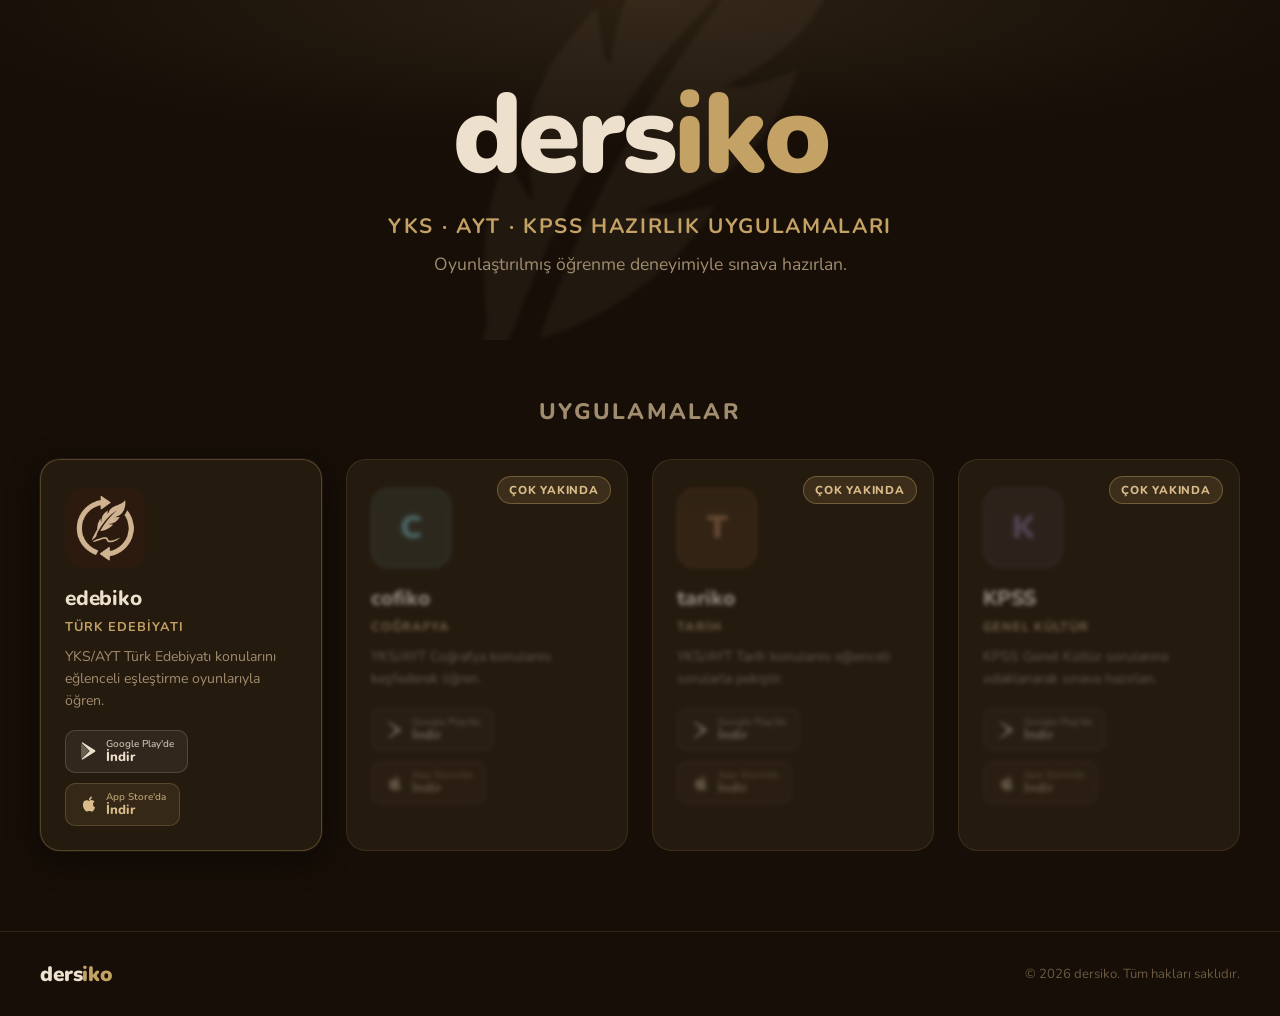
==== index.html @ be9e24a9 "First Release" ====
<!DOCTYPE html>
<html lang="tr">
<head>
  <meta charset="UTF-8" />
  <meta name="viewport" content="width=device-width, initial-scale=1.0" />
  <title>dersiko – YKS, AYT ve KPSS Hazırlık Uygulamaları</title>
  <meta name="description" content="dersiko – Türkçe, Coğrafya, Tarih ve KPSS sınavlarına gamification ile hazırlanın. Edebiko, Cofiko, Tariko ve daha fazlası." />

  <!-- Open Graph -->
  <meta property="og:title" content="dersiko" />
  <meta property="og:description" content="YKS, AYT ve KPSS hazırlık uygulamaları" />
  <meta property="og:image" content="assets/edebiko-icon.png" />
  <meta property="og:type" content="website" />

  <!-- Favicon -->
  <link rel="icon" type="image/png" href="assets/edebiko-icon.png" />

  <!-- Fonts -->
  <link rel="preconnect" href="https://fonts.googleapis.com" />
  <link rel="preconnect" href="https://fonts.gstatic.com" crossorigin />
  <link href="https://fonts.googleapis.com/css2?family=Nunito:wght@400;600;700;800;900&display=swap" rel="stylesheet" />

  <link rel="stylesheet" href="css/style.css" />
</head>
<body>

  <!-- ── HERO ─────────────────────────────────────────────────── -->
  <header class="hero">
    <div class="hero-bg-feather" aria-hidden="true">
      <img src="assets/feather-logo.png" alt="" />
    </div>
    <div class="hero-inner container">
      <div class="brand">
        <span class="brand-prefix">ders</span><span class="brand-suffix">iko</span>
      </div>
      <p class="hero-tagline">YKS · AYT · KPSS hazırlık uygulamaları</p>
      <p class="hero-sub">Oyunlaştırılmış öğrenme deneyimiyle sınava hazırlan.</p>
    </div>
  </header>

  <!-- ── APP CARDS ─────────────────────────────────────────────── -->
  <main class="container apps-section">
    <h2 class="section-title">Uygulamalar</h2>

    <div class="apps-grid">

      <!-- ── edebiko (LIVE) ── -->
      <div class="app-card app-card--live">
        <div class="card-icon-wrap">
          <img src="assets/edebiko-icon.png" alt="edebiko uygulama ikonu" class="card-icon" />
        </div>
        <div class="card-body">
          <h3 class="card-name">edebiko</h3>
          <p class="card-subject">Türk Edebiyatı</p>
          <p class="card-desc">YKS/AYT Türk Edebiyatı konularını eğlenceli eşleştirme oyunlarıyla öğren.</p>
          <div class="store-badges">
            <a href="#" class="badge badge--play" aria-label="Google Play'den İndir">
              <svg class="badge-icon" viewBox="0 0 24 24" fill="currentColor" aria-hidden="true">
                <path d="M3.18 23.76a2 2 0 0 1-.93-.93L13.06 12 2.25 1.17A2 2 0 0 1 3.18.24L20.09 11a1.5 1.5 0 0 1 0 2.02L3.18 23.76Z"/>
                <path d="M1.5 1.5v21L12 12 1.5 1.5Z" opacity=".3"/>
              </svg>
              <span>
                <small>Google Play'de</small>
                <strong>İndir</strong>
              </span>
            </a>
            <a href="#" class="badge badge--apple" aria-label="App Store'dan İndir">
              <svg class="badge-icon" viewBox="0 0 24 24" fill="currentColor" aria-hidden="true">
                <path d="M18.71 19.5c-.83 1.24-1.71 2.45-3.05 2.47-1.34.03-1.77-.79-3.29-.79-1.53 0-2 .77-3.27.82-1.31.05-2.3-1.32-3.14-2.53C4.25 17 2.94 12.45 4.7 9.39c.87-1.52 2.43-2.48 4.12-2.51 1.28-.02 2.5.87 3.29.87.78 0 2.26-1.07 3.8-.91.65.03 2.47.26 3.64 1.98-.09.06-2.17 1.28-2.15 3.81.03 3.02 2.65 4.03 2.68 4.04-.03.07-.42 1.44-1.38 2.83M13 3.5c.73-.83 1.94-1.46 2.94-1.5.13 1.17-.34 2.35-1.04 3.19-.69.85-1.83 1.51-2.95 1.42-.15-1.15.41-2.35 1.05-3.11Z"/>
              </svg>
              <span>
                <small>App Store'da</small>
                <strong>İndir</strong>
              </span>
            </a>
          </div>
        </div>
      </div>

      <!-- ── cofiko (COMING SOON) ── -->
      <div class="app-card app-card--soon">
        <div class="coming-soon-badge">Çok Yakında</div>
        <div class="card-content-blur">
          <div class="card-icon-wrap card-icon-wrap--placeholder" style="--accent: #3DA9B5;">
            <span class="card-icon-initial">C</span>
          </div>
          <div class="card-body">
            <h3 class="card-name">cofiko</h3>
            <p class="card-subject">Coğrafya</p>
            <p class="card-desc">YKS/AYT Coğrafya konularını keşfederek öğren.</p>
            <div class="store-badges">
              <span class="badge badge--play badge--disabled">
                <svg class="badge-icon" viewBox="0 0 24 24" fill="currentColor" aria-hidden="true">
                  <path d="M3.18 23.76a2 2 0 0 1-.93-.93L13.06 12 2.25 1.17A2 2 0 0 1 3.18.24L20.09 11a1.5 1.5 0 0 1 0 2.02L3.18 23.76Z"/>
                </svg>
                <span>
                  <small>Google Play'de</small>
                  <strong>İndir</strong>
                </span>
              </span>
              <span class="badge badge--apple badge--disabled">
                <svg class="badge-icon" viewBox="0 0 24 24" fill="currentColor" aria-hidden="true">
                  <path d="M18.71 19.5c-.83 1.24-1.71 2.45-3.05 2.47-1.34.03-1.77-.79-3.29-.79-1.53 0-2 .77-3.27.82-1.31.05-2.3-1.32-3.14-2.53C4.25 17 2.94 12.45 4.7 9.39c.87-1.52 2.43-2.48 4.12-2.51 1.28-.02 2.5.87 3.29.87.78 0 2.26-1.07 3.8-.91.65.03 2.47.26 3.64 1.98-.09.06-2.17 1.28-2.15 3.81.03 3.02 2.65 4.03 2.68 4.04-.03.07-.42 1.44-1.38 2.83M13 3.5c.73-.83 1.94-1.46 2.94-1.5.13 1.17-.34 2.35-1.04 3.19-.69.85-1.83 1.51-2.95 1.42-.15-1.15.41-2.35 1.05-3.11Z"/>
                </svg>
                <span>
                  <small>App Store'da</small>
                  <strong>İndir</strong>
                </span>
              </span>
            </div>
          </div>
        </div>
      </div>

      <!-- ── tariko (COMING SOON) ── -->
      <div class="app-card app-card--soon">
        <div class="coming-soon-badge">Çok Yakında</div>
        <div class="card-content-blur">
          <div class="card-icon-wrap card-icon-wrap--placeholder" style="--accent: #C0692B;">
            <span class="card-icon-initial">T</span>
          </div>
          <div class="card-body">
            <h3 class="card-name">tariko</h3>
            <p class="card-subject">Tarih</p>
            <p class="card-desc">YKS/AYT Tarih konularını eğlenceli sorularla pekiştir.</p>
            <div class="store-badges">
              <span class="badge badge--play badge--disabled">
                <svg class="badge-icon" viewBox="0 0 24 24" fill="currentColor" aria-hidden="true">
                  <path d="M3.18 23.76a2 2 0 0 1-.93-.93L13.06 12 2.25 1.17A2 2 0 0 1 3.18.24L20.09 11a1.5 1.5 0 0 1 0 2.02L3.18 23.76Z"/>
                </svg>
                <span>
                  <small>Google Play'de</small>
                  <strong>İndir</strong>
                </span>
              </span>
              <span class="badge badge--apple badge--disabled">
                <svg class="badge-icon" viewBox="0 0 24 24" fill="currentColor" aria-hidden="true">
                  <path d="M18.71 19.5c-.83 1.24-1.71 2.45-3.05 2.47-1.34.03-1.77-.79-3.29-.79-1.53 0-2 .77-3.27.82-1.31.05-2.3-1.32-3.14-2.53C4.25 17 2.94 12.45 4.7 9.39c.87-1.52 2.43-2.48 4.12-2.51 1.28-.02 2.5.87 3.29.87.78 0 2.26-1.07 3.8-.91.65.03 2.47.26 3.64 1.98-.09.06-2.17 1.28-2.15 3.81.03 3.02 2.65 4.03 2.68 4.04-.03.07-.42 1.44-1.38 2.83M13 3.5c.73-.83 1.94-1.46 2.94-1.5.13 1.17-.34 2.35-1.04 3.19-.69.85-1.83 1.51-2.95 1.42-.15-1.15.41-2.35 1.05-3.11Z"/>
                </svg>
                <span>
                  <small>App Store'da</small>
                  <strong>İndir</strong>
                </span>
              </span>
            </div>
          </div>
        </div>
      </div>

      <!-- ── KPSS (COMING SOON) ── -->
      <div class="app-card app-card--soon">
        <div class="coming-soon-badge">Çok Yakında</div>
        <div class="card-content-blur">
          <div class="card-icon-wrap card-icon-wrap--placeholder" style="--accent: #7B5EA7;">
            <span class="card-icon-initial">K</span>
          </div>
          <div class="card-body">
            <h3 class="card-name">KPSS</h3>
            <p class="card-subject">Genel Kültür</p>
            <p class="card-desc">KPSS Genel Kültür sorularına odaklanarak sınava hazırlan.</p>
            <div class="store-badges">
              <span class="badge badge--play badge--disabled">
                <svg class="badge-icon" viewBox="0 0 24 24" fill="currentColor" aria-hidden="true">
                  <path d="M3.18 23.76a2 2 0 0 1-.93-.93L13.06 12 2.25 1.17A2 2 0 0 1 3.18.24L20.09 11a1.5 1.5 0 0 1 0 2.02L3.18 23.76Z"/>
                </svg>
                <span>
                  <small>Google Play'de</small>
                  <strong>İndir</strong>
                </span>
              </span>
              <span class="badge badge--apple badge--disabled">
                <svg class="badge-icon" viewBox="0 0 24 24" fill="currentColor" aria-hidden="true">
                  <path d="M18.71 19.5c-.83 1.24-1.71 2.45-3.05 2.47-1.34.03-1.77-.79-3.29-.79-1.53 0-2 .77-3.27.82-1.31.05-2.3-1.32-3.14-2.53C4.25 17 2.94 12.45 4.7 9.39c.87-1.52 2.43-2.48 4.12-2.51 1.28-.02 2.5.87 3.29.87.78 0 2.26-1.07 3.8-.91.65.03 2.47.26 3.64 1.98-.09.06-2.17 1.28-2.15 3.81.03 3.02 2.65 4.03 2.68 4.04-.03.07-.42 1.44-1.38 2.83M13 3.5c.73-.83 1.94-1.46 2.94-1.5.13 1.17-.34 2.35-1.04 3.19-.69.85-1.83 1.51-2.95 1.42-.15-1.15.41-2.35 1.05-3.11Z"/>
                </svg>
                <span>
                  <small>App Store'da</small>
                  <strong>İndir</strong>
                </span>
              </span>
            </div>
          </div>
        </div>
      </div>

    </div><!-- /.apps-grid -->
  </main>

  <!-- ── FOOTER ──────────────────────────────────────────────────── -->
  <footer class="site-footer">
    <div class="container footer-inner">
      <span class="footer-brand">
        <span class="brand-prefix">ders</span><span class="brand-suffix">iko</span>
      </span>
      <span class="footer-copy">&copy; 2026 dersiko. Tüm hakları saklıdır.</span>
    </div>
  </footer>

</body>
</html>
---- css/style.css ----
/* ── Reset & Base ───────────────────────────────────────────── */
*, *::before, *::after {
  box-sizing: border-box;
  margin: 0;
  padding: 0;
}

:root {
  /* Brand palette */
  --bg:            #160E07;
  --bg-surface:    #1E140A;
  --bg-card:       #251A0E;
  --bg-card-hover: #2D2010;
  --border:        rgba(196, 162, 101, 0.15);
  --border-hover:  rgba(196, 162, 101, 0.35);

  --gold:          #C4A265;
  --gold-light:    #D9BC8A;
  --gold-dark:     #8A6D3F;
  --text-primary:  #EDE0CC;
  --text-secondary:#A08C6E;
  --text-muted:    #6B5A42;

  /* Spacing */
  --radius-card:   20px;
  --radius-badge:  10px;
  --container:     1200px;

  /* Typography */
  font-family: 'Nunito', system-ui, sans-serif;
}

html {
  scroll-behavior: smooth;
}

body {
  background-color: var(--bg);
  color: var(--text-primary);
  min-height: 100vh;
  -webkit-font-smoothing: antialiased;
}

/* ── Layout Helpers ─────────────────────────────────────────── */
.container {
  width: min(var(--container), 100% - 2rem);
  margin-inline: auto;
}

/* ── HERO ───────────────────────────────────────────────────── */
.hero {
  position: relative;
  overflow: hidden;
  padding: 5rem 1rem 4rem;
  text-align: center;
  background: radial-gradient(ellipse 80% 60% at 50% 0%, rgba(196,162,101,0.12) 0%, transparent 70%);
}

.hero-bg-feather {
  position: absolute;
  inset: 0;
  display: flex;
  align-items: center;
  justify-content: center;
  pointer-events: none;
  z-index: 0;
}

.hero-bg-feather img {
  width: min(520px, 90vw);
  opacity: 0.06;
  filter: blur(2px);
  user-select: none;
  transform: rotate(-10deg);
}

.hero-inner {
  position: relative;
  z-index: 1;
}

.brand {
  font-size: clamp(3.5rem, 12vw, 7rem);
  font-weight: 900;
  letter-spacing: -0.03em;
  line-height: 1;
  margin-bottom: 1.25rem;
}

.brand-prefix {
  color: var(--text-primary);
}

.brand-suffix {
  color: var(--gold);
}

.hero-tagline {
  font-size: clamp(1rem, 3vw, 1.3rem);
  font-weight: 700;
  color: var(--gold);
  letter-spacing: 0.08em;
  text-transform: uppercase;
  margin-bottom: 0.75rem;
}

.hero-sub {
  font-size: clamp(0.95rem, 2.5vw, 1.1rem);
  color: var(--text-secondary);
  max-width: 500px;
  margin-inline: auto;
}

/* ── APPS SECTION ───────────────────────────────────────────── */
.apps-section {
  padding: 3.5rem 0 5rem;
}

.section-title {
  font-size: clamp(1.1rem, 3vw, 1.4rem);
  font-weight: 800;
  color: var(--text-secondary);
  text-transform: uppercase;
  letter-spacing: 0.1em;
  margin-bottom: 2rem;
  text-align: center;
}

/* Grid: 1 → 2 → 4 columns */
.apps-grid {
  display: grid;
  gap: 1.5rem;
  grid-template-columns: 1fr;
}

@media (min-width: 640px) {
  .apps-grid {
    grid-template-columns: repeat(2, 1fr);
  }
}

@media (min-width: 1024px) {
  .apps-grid {
    grid-template-columns: repeat(4, 1fr);
  }
}

/* ── APP CARD BASE ──────────────────────────────────────────── */
.app-card {
  position: relative;
  background: var(--bg-card);
  border: 1px solid var(--border);
  border-radius: var(--radius-card);
  padding: 1.75rem 1.5rem 1.5rem;
  display: flex;
  flex-direction: column;
  gap: 1rem;
  transition: border-color 0.2s, transform 0.2s, box-shadow 0.2s;
  overflow: hidden;
}

/* ── LIVE CARD ──────────────────────────────────────────────── */
.app-card--live {
  border-color: rgba(196, 162, 101, 0.3);
  box-shadow: 0 0 0 1px rgba(196,162,101,0.08), 0 8px 32px rgba(0,0,0,0.4);
}

.app-card--live:hover {
  border-color: var(--border-hover);
  transform: translateY(-3px);
  box-shadow: 0 0 0 1px rgba(196,162,101,0.18), 0 16px 40px rgba(0,0,0,0.5);
}

/* ── COMING SOON CARD ───────────────────────────────────────── */
.app-card--soon {
  cursor: default;
}

.card-content-blur {
  display: flex;
  flex-direction: column;
  gap: 1rem;
  filter: blur(2px) grayscale(0.5);
  opacity: 0.55;
  pointer-events: none;
  user-select: none;
}

/* "Çok Yakında" pill */
.coming-soon-badge {
  position: absolute;
  top: 1rem;
  right: 1rem;
  z-index: 10;
  background: rgba(196, 162, 101, 0.15);
  border: 1px solid rgba(196, 162, 101, 0.4);
  color: var(--gold-light);
  font-size: 0.72rem;
  font-weight: 800;
  letter-spacing: 0.07em;
  text-transform: uppercase;
  padding: 0.3rem 0.7rem;
  border-radius: 999px;
  backdrop-filter: blur(6px);
  -webkit-backdrop-filter: blur(6px);
}

/* ── CARD ICON ──────────────────────────────────────────────── */
.card-icon-wrap {
  width: 80px;
  height: 80px;
  border-radius: 18px;
  overflow: hidden;
  flex-shrink: 0;
}

.card-icon {
  width: 100%;
  height: 100%;
  object-fit: cover;
  display: block;
}

/* CSS-only placeholder icon for coming-soon apps */
.card-icon-wrap--placeholder {
  background: color-mix(in srgb, var(--accent) 20%, transparent);
  border: 1px solid color-mix(in srgb, var(--accent) 40%, transparent);
  display: flex;
  align-items: center;
  justify-content: center;
}

.card-icon-initial {
  font-size: 2rem;
  font-weight: 900;
  color: var(--accent);
  line-height: 1;
}

/* ── CARD BODY ──────────────────────────────────────────────── */
.card-body {
  display: flex;
  flex-direction: column;
  gap: 0.4rem;
  flex: 1;
}

.card-name {
  font-size: 1.3rem;
  font-weight: 800;
  color: var(--text-primary);
  letter-spacing: -0.01em;
}

.card-subject {
  font-size: 0.8rem;
  font-weight: 700;
  color: var(--gold);
  text-transform: uppercase;
  letter-spacing: 0.08em;
}

.card-desc {
  font-size: 0.88rem;
  color: var(--text-secondary);
  line-height: 1.55;
  margin-top: 0.2rem;
  flex: 1;
}

/* ── STORE BADGES ───────────────────────────────────────────── */
.store-badges {
  display: flex;
  flex-wrap: wrap;
  gap: 0.6rem;
  margin-top: 0.75rem;
}

.badge {
  display: inline-flex;
  align-items: center;
  gap: 0.5rem;
  padding: 0.5rem 0.85rem;
  border-radius: var(--radius-badge);
  font-family: 'Nunito', sans-serif;
  text-decoration: none;
  transition: background 0.18s, border-color 0.18s, transform 0.15s;
  min-width: 0;
}

.badge-icon {
  width: 18px;
  height: 18px;
  flex-shrink: 0;
}

.badge span {
  display: flex;
  flex-direction: column;
  line-height: 1.1;
}

.badge small {
  font-size: 0.62rem;
  font-weight: 600;
  opacity: 0.8;
}

.badge strong {
  font-size: 0.82rem;
  font-weight: 800;
}

/* Google Play badge */
.badge--play {
  background: rgba(255, 255, 255, 0.06);
  border: 1px solid rgba(255, 255, 255, 0.15);
  color: var(--text-primary);
}

.badge--play:not(.badge--disabled):hover {
  background: rgba(255, 255, 255, 0.1);
  border-color: rgba(255, 255, 255, 0.28);
  transform: translateY(-1px);
}

/* Apple badge */
.badge--apple {
  background: rgba(196, 162, 101, 0.1);
  border: 1px solid rgba(196, 162, 101, 0.25);
  color: var(--gold-light);
}

.badge--apple:not(.badge--disabled):hover {
  background: rgba(196, 162, 101, 0.18);
  border-color: rgba(196, 162, 101, 0.45);
  transform: translateY(-1px);
}

/* Disabled (coming-soon) badges */
.badge--disabled {
  opacity: 0.6;
  pointer-events: none;
}

/* ── FOOTER ─────────────────────────────────────────────────── */
.site-footer {
  border-top: 1px solid var(--border);
  padding: 1.75rem 1rem;
}

.footer-inner {
  display: flex;
  flex-wrap: wrap;
  align-items: center;
  justify-content: space-between;
  gap: 0.75rem;
}

.footer-brand {
  font-size: 1.3rem;
  font-weight: 900;
  letter-spacing: -0.02em;
}

.footer-copy {
  font-size: 0.82rem;
  color: var(--text-muted);
}

/* ── Scrollbar ──────────────────────────────────────────────── */
::-webkit-scrollbar {
  width: 8px;
}
::-webkit-scrollbar-track {
  background: var(--bg);
}
::-webkit-scrollbar-thumb {
  background: var(--gold-dark);
  border-radius: 4px;
}

/* ── Focus visible ──────────────────────────────────────────── */
:focus-visible {
  outline: 2px solid var(--gold);
  outline-offset: 3px;
}
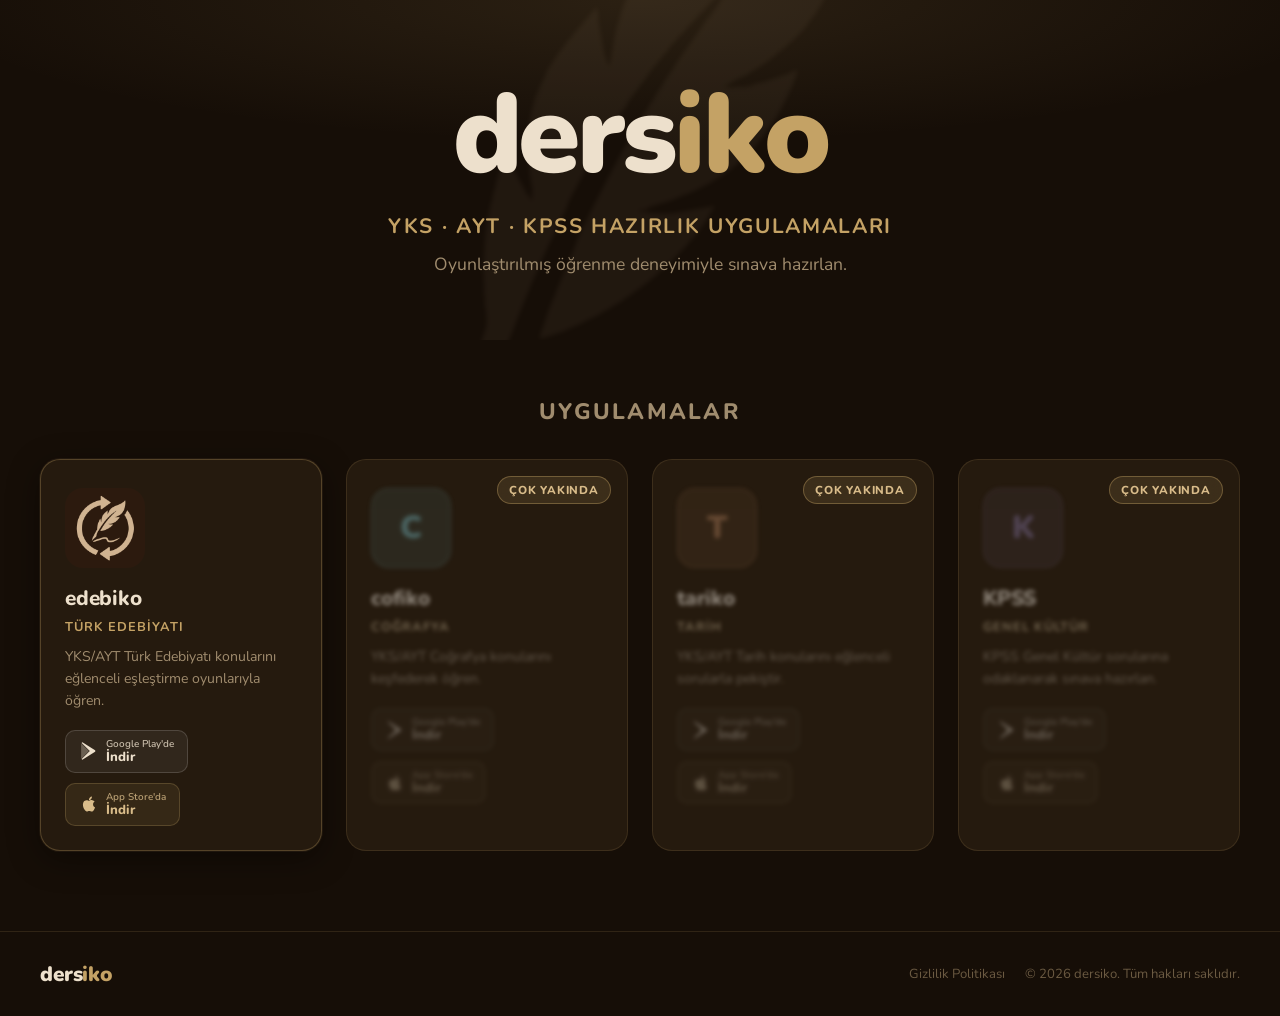
==== commit 7c9e2f2f: "websitesi update" ====
--- a/index.html
+++ b/index.html
@@ -191,7 +191,10 @@
       <span class="footer-brand">
         <span class="brand-prefix">ders</span><span class="brand-suffix">iko</span>
       </span>
-      <span class="footer-copy">&copy; 2026 dersiko. Tüm hakları saklıdır.</span>
+      <div class="footer-links">
+        <a href="privacy.html" class="footer-link">Gizlilik Politikası</a>
+        <span class="footer-copy">&copy; 2026 dersiko. Tüm hakları saklıdır.</span>
+      </div>
     </div>
   </footer>
 
--- a/css/style.css
+++ b/css/style.css
@@ -385,3 +385,89 @@
   outline: 2px solid var(--gold);
   outline-offset: 3px;
 }
+
+/* ── PRIVACY POLICY PAGE ────────────────────────────────────── */
+.policy-header {
+  padding: 1.25rem 1rem;
+  border-bottom: 1px solid var(--border);
+}
+
+.back-link {
+  display: inline-flex;
+  align-items: center;
+  gap: 0.4rem;
+  text-decoration: none;
+  color: var(--text-secondary);
+  transition: color 0.15s;
+}
+
+.back-link:hover {
+  color: var(--gold-light);
+}
+
+.policy-content {
+  padding: 3rem 0 4rem;
+  max-width: 720px;
+}
+
+.policy-content h1 {
+  font-size: clamp(1.6rem, 5vw, 2.2rem);
+  font-weight: 900;
+  color: var(--text-primary);
+  margin-bottom: 0.5rem;
+}
+
+.policy-updated {
+  font-size: 0.85rem;
+  color: var(--text-muted);
+  margin-bottom: 2rem;
+}
+
+.policy-content h2 {
+  font-size: 1.15rem;
+  font-weight: 800;
+  color: var(--gold);
+  margin-top: 2rem;
+  margin-bottom: 0.6rem;
+}
+
+.policy-content p {
+  font-size: 0.95rem;
+  color: var(--text-secondary);
+  line-height: 1.7;
+  margin-bottom: 0.75rem;
+}
+
+.policy-content a {
+  color: var(--gold-light);
+  text-decoration: underline;
+  text-underline-offset: 3px;
+  transition: color 0.15s;
+}
+
+.policy-content a:hover {
+  color: var(--gold);
+}
+
+.policy-content hr {
+  border: none;
+  border-top: 1px solid var(--border);
+  margin: 3rem 0;
+}
+
+.footer-links {
+  display: flex;
+  gap: 1.25rem;
+  align-items: center;
+}
+
+.footer-link {
+  font-size: 0.82rem;
+  color: var(--text-muted);
+  text-decoration: none;
+  transition: color 0.15s;
+}
+
+.footer-link:hover {
+  color: var(--gold-light);
+}
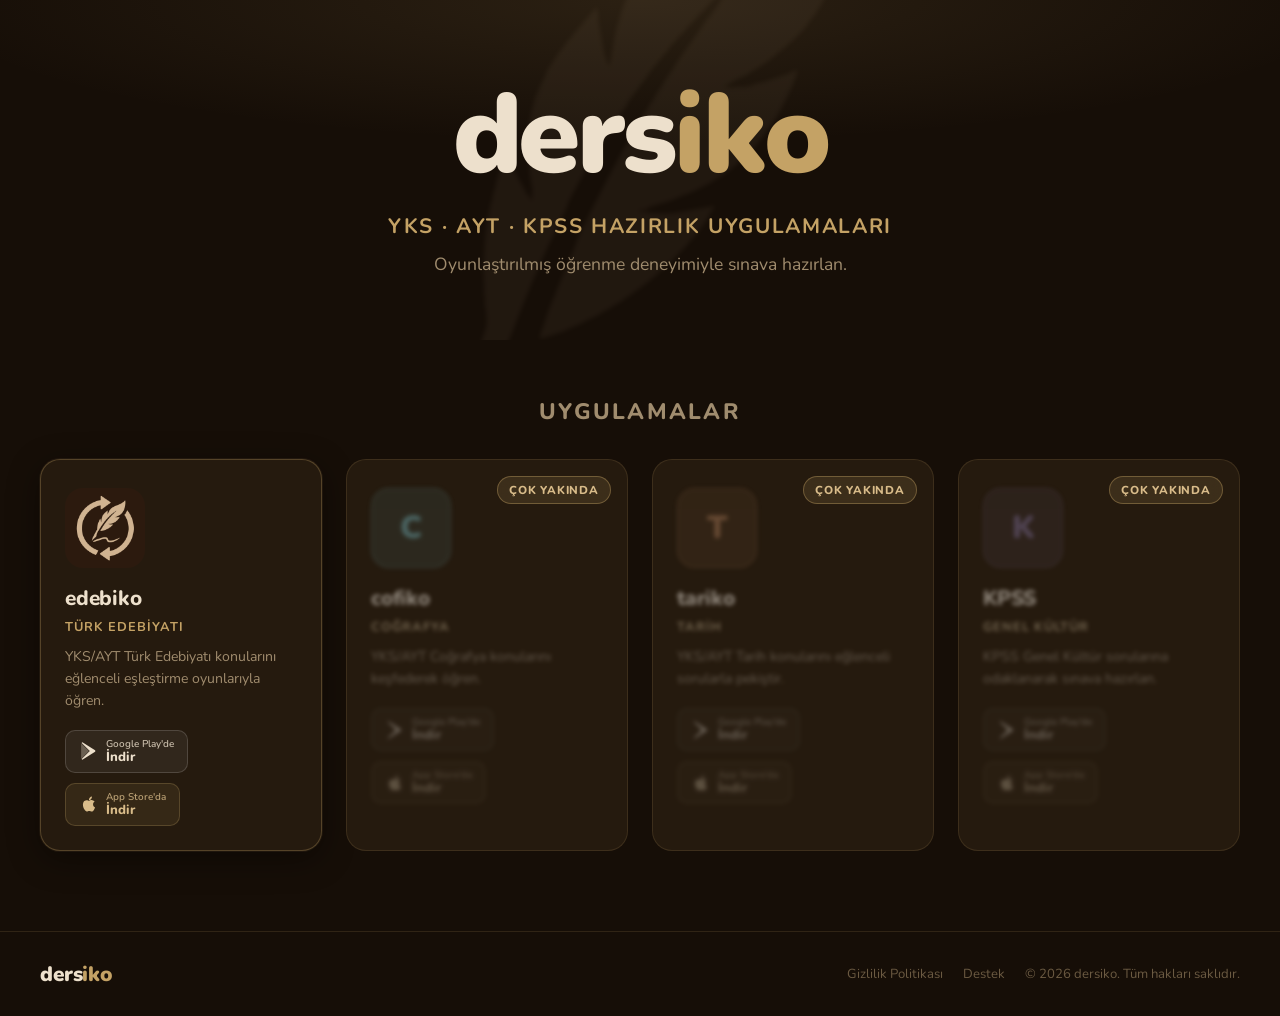
==== commit 4e8892d4: "support url" ====
--- a/index.html
+++ b/index.html
@@ -193,6 +193,7 @@
       </span>
       <div class="footer-links">
         <a href="privacy.html" class="footer-link">Gizlilik Politikası</a>
+        <a href="mailto:paperkitereader@gmail.com" class="footer-link">Destek</a>
         <span class="footer-copy">&copy; 2026 dersiko. Tüm hakları saklıdır.</span>
       </div>
     </div>
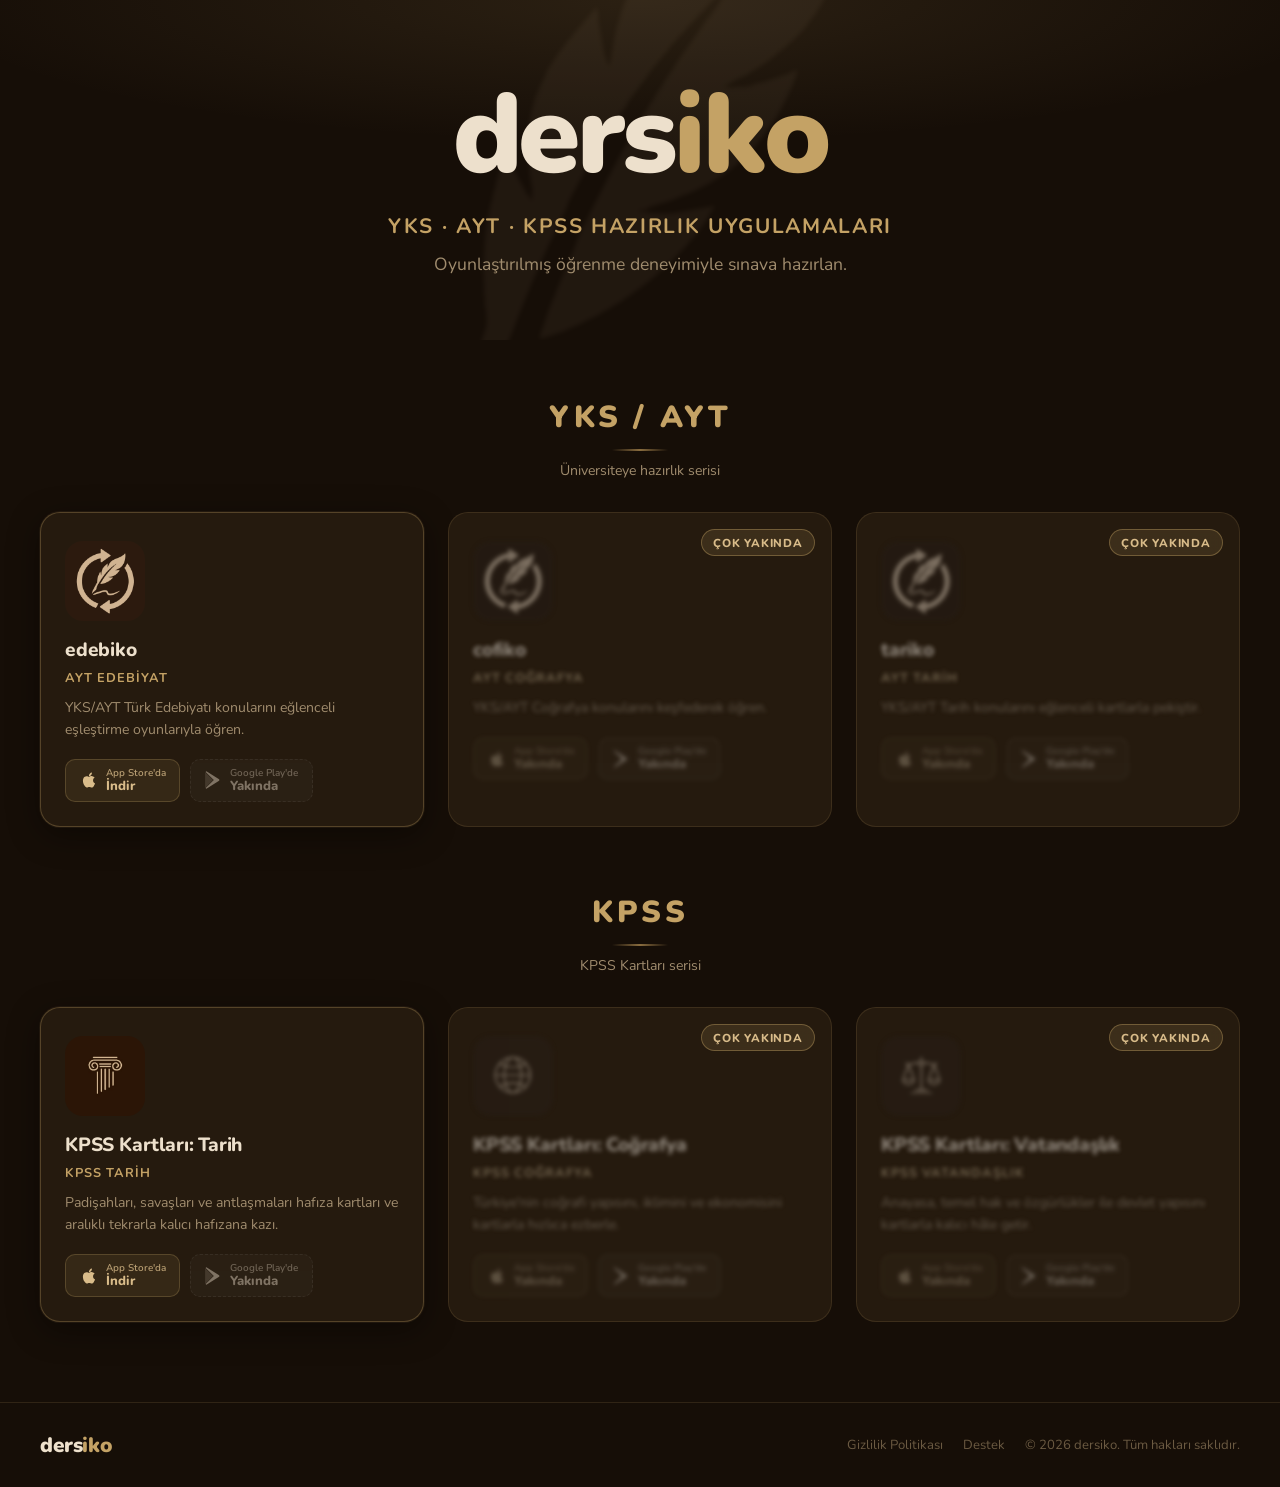
==== commit 811ecdab: "KPSS ios uygulamaları güncellemeleri" ====
--- a/index.html
+++ b/index.html
@@ -3,12 +3,12 @@
 <head>
   <meta charset="UTF-8" />
   <meta name="viewport" content="width=device-width, initial-scale=1.0" />
-  <title>dersiko – YKS, AYT ve KPSS Hazırlık Uygulamaları</title>
-  <meta name="description" content="dersiko – Türkçe, Coğrafya, Tarih ve KPSS sınavlarına gamification ile hazırlanın. Edebiko, Cofiko, Tariko ve daha fazlası." />
+  <title>dersiko – YKS/AYT ve KPSS Hazırlık Uygulamaları</title>
+  <meta name="description" content="dersiko – AYT Edebiyat, Coğrafya, Tarih ve KPSS Tarih, Coğrafya, Vatandaşlık uygulamalarıyla oyunlaştırılmış sınav hazırlığı." />
 
   <!-- Open Graph -->
   <meta property="og:title" content="dersiko" />
-  <meta property="og:description" content="YKS, AYT ve KPSS hazırlık uygulamaları" />
+  <meta property="og:description" content="YKS/AYT ve KPSS hazırlık uygulamaları" />
   <meta property="og:image" content="assets/edebiko-icon.png" />
   <meta property="og:type" content="website" />
 
@@ -38,67 +38,28 @@
     </div>
   </header>
 
-  <!-- ── APP CARDS ─────────────────────────────────────────────── -->
   <main class="container apps-section">
-    <h2 class="section-title">Uygulamalar</h2>
-
-    <div class="apps-grid">
-
-      <!-- ── edebiko (LIVE) ── -->
-      <div class="app-card app-card--live">
-        <div class="card-icon-wrap">
-          <img src="assets/edebiko-icon.png" alt="edebiko uygulama ikonu" class="card-icon" />
-        </div>
-        <div class="card-body">
-          <h3 class="card-name">edebiko</h3>
-          <p class="card-subject">Türk Edebiyatı</p>
-          <p class="card-desc">YKS/AYT Türk Edebiyatı konularını eğlenceli eşleştirme oyunlarıyla öğren.</p>
-          <div class="store-badges">
-            <a href="#" class="badge badge--play" aria-label="Google Play'den İndir">
-              <svg class="badge-icon" viewBox="0 0 24 24" fill="currentColor" aria-hidden="true">
-                <path d="M3.18 23.76a2 2 0 0 1-.93-.93L13.06 12 2.25 1.17A2 2 0 0 1 3.18.24L20.09 11a1.5 1.5 0 0 1 0 2.02L3.18 23.76Z"/>
-                <path d="M1.5 1.5v21L12 12 1.5 1.5Z" opacity=".3"/>
-              </svg>
-              <span>
-                <small>Google Play'de</small>
-                <strong>İndir</strong>
-              </span>
-            </a>
-            <a href="#" class="badge badge--apple" aria-label="App Store'dan İndir">
-              <svg class="badge-icon" viewBox="0 0 24 24" fill="currentColor" aria-hidden="true">
-                <path d="M18.71 19.5c-.83 1.24-1.71 2.45-3.05 2.47-1.34.03-1.77-.79-3.29-.79-1.53 0-2 .77-3.27.82-1.31.05-2.3-1.32-3.14-2.53C4.25 17 2.94 12.45 4.7 9.39c.87-1.52 2.43-2.48 4.12-2.51 1.28-.02 2.5.87 3.29.87.78 0 2.26-1.07 3.8-.91.65.03 2.47.26 3.64 1.98-.09.06-2.17 1.28-2.15 3.81.03 3.02 2.65 4.03 2.68 4.04-.03.07-.42 1.44-1.38 2.83M13 3.5c.73-.83 1.94-1.46 2.94-1.5.13 1.17-.34 2.35-1.04 3.19-.69.85-1.83 1.51-2.95 1.42-.15-1.15.41-2.35 1.05-3.11Z"/>
-              </svg>
-              <span>
-                <small>App Store'da</small>
-                <strong>İndir</strong>
-              </span>
-            </a>
-          </div>
-        </div>
-      </div>
-
-      <!-- ── cofiko (COMING SOON) ── -->
-      <div class="app-card app-card--soon">
-        <div class="coming-soon-badge">Çok Yakında</div>
-        <div class="card-content-blur">
-          <div class="card-icon-wrap card-icon-wrap--placeholder" style="--accent: #3DA9B5;">
-            <span class="card-icon-initial">C</span>
+
+    <!-- ══ YKS / AYT ═══════════════════════════════════════════ -->
+    <section class="apps-group">
+      <div class="group-head">
+        <h2 class="group-title">YKS / AYT</h2>
+        <p class="group-sub">Üniversiteye hazırlık serisi</p>
+      </div>
+
+      <div class="apps-grid">
+
+        <!-- ── edebiko: iOS live, Android soon ── -->
+        <div class="app-card app-card--live">
+          <div class="card-icon-wrap">
+            <img src="assets/edebiko-icon.png" alt="edebiko uygulama ikonu" class="card-icon" />
           </div>
           <div class="card-body">
-            <h3 class="card-name">cofiko</h3>
-            <p class="card-subject">Coğrafya</p>
-            <p class="card-desc">YKS/AYT Coğrafya konularını keşfederek öğren.</p>
+            <h3 class="card-name">edebiko</h3>
+            <p class="card-subject">AYT Edebiyat</p>
+            <p class="card-desc">YKS/AYT Türk Edebiyatı konularını eğlenceli eşleştirme oyunlarıyla öğren.</p>
             <div class="store-badges">
-              <span class="badge badge--play badge--disabled">
-                <svg class="badge-icon" viewBox="0 0 24 24" fill="currentColor" aria-hidden="true">
-                  <path d="M3.18 23.76a2 2 0 0 1-.93-.93L13.06 12 2.25 1.17A2 2 0 0 1 3.18.24L20.09 11a1.5 1.5 0 0 1 0 2.02L3.18 23.76Z"/>
-                </svg>
-                <span>
-                  <small>Google Play'de</small>
-                  <strong>İndir</strong>
-                </span>
-              </span>
-              <span class="badge badge--apple badge--disabled">
+              <a href="https://apps.apple.com/tr/app/edebiko-yks-edebiyat-ezber/id6764361001" class="badge badge--apple" aria-label="App Store'dan İndir" target="_blank" rel="noopener noreferrer">
                 <svg class="badge-icon" viewBox="0 0 24 24" fill="currentColor" aria-hidden="true">
                   <path d="M18.71 19.5c-.83 1.24-1.71 2.45-3.05 2.47-1.34.03-1.77-.79-3.29-.79-1.53 0-2 .77-3.27.82-1.31.05-2.3-1.32-3.14-2.53C4.25 17 2.94 12.45 4.7 9.39c.87-1.52 2.43-2.48 4.12-2.51 1.28-.02 2.5.87 3.29.87.78 0 2.26-1.07 3.8-.91.65.03 2.47.26 3.64 1.98-.09.06-2.17 1.28-2.15 3.81.03 3.02 2.65 4.03 2.68 4.04-.03.07-.42 1.44-1.38 2.83M13 3.5c.73-.83 1.94-1.46 2.94-1.5.13 1.17-.34 2.35-1.04 3.19-.69.85-1.83 1.51-2.95 1.42-.15-1.15.41-2.35 1.05-3.11Z"/>
                 </svg>
@@ -106,34 +67,114 @@
                   <small>App Store'da</small>
                   <strong>İndir</strong>
                 </span>
+              </a>
+              <span class="badge badge--play badge--pending" aria-label="Google Play'de yakında">
+                <svg class="badge-icon" viewBox="0 0 24 24" fill="currentColor" aria-hidden="true">
+                  <path d="M3.18 23.76a2 2 0 0 1-.93-.93L13.06 12 2.25 1.17A2 2 0 0 1 3.18.24L20.09 11a1.5 1.5 0 0 1 0 2.02L3.18 23.76Z"/>
+                  <path d="M1.5 1.5v21L12 12 1.5 1.5Z" opacity=".3"/>
+                </svg>
+                <span>
+                  <small>Google Play'de</small>
+                  <strong>Yakında</strong>
+                </span>
               </span>
             </div>
           </div>
         </div>
-      </div>
-
-      <!-- ── tariko (COMING SOON) ── -->
-      <div class="app-card app-card--soon">
-        <div class="coming-soon-badge">Çok Yakında</div>
-        <div class="card-content-blur">
-          <div class="card-icon-wrap card-icon-wrap--placeholder" style="--accent: #C0692B;">
-            <span class="card-icon-initial">T</span>
+
+        <!-- ── cofiko: coming soon ── -->
+        <div class="app-card app-card--soon">
+          <div class="coming-soon-badge">Çok Yakında</div>
+          <div class="card-content-blur">
+            <div class="card-icon-wrap">
+              <img src="assets/cofiko-icon.png" alt="" class="card-icon" />
+            </div>
+            <div class="card-body">
+              <h3 class="card-name">cofiko</h3>
+              <p class="card-subject">AYT Coğrafya</p>
+              <p class="card-desc">YKS/AYT Coğrafya konularını keşfederek öğren.</p>
+              <div class="store-badges">
+                <span class="badge badge--apple badge--disabled">
+                  <svg class="badge-icon" viewBox="0 0 24 24" fill="currentColor" aria-hidden="true">
+                    <path d="M18.71 19.5c-.83 1.24-1.71 2.45-3.05 2.47-1.34.03-1.77-.79-3.29-.79-1.53 0-2 .77-3.27.82-1.31.05-2.3-1.32-3.14-2.53C4.25 17 2.94 12.45 4.7 9.39c.87-1.52 2.43-2.48 4.12-2.51 1.28-.02 2.5.87 3.29.87.78 0 2.26-1.07 3.8-.91.65.03 2.47.26 3.64 1.98-.09.06-2.17 1.28-2.15 3.81.03 3.02 2.65 4.03 2.68 4.04-.03.07-.42 1.44-1.38 2.83M13 3.5c.73-.83 1.94-1.46 2.94-1.5.13 1.17-.34 2.35-1.04 3.19-.69.85-1.83 1.51-2.95 1.42-.15-1.15.41-2.35 1.05-3.11Z"/>
+                  </svg>
+                  <span>
+                    <small>App Store'da</small>
+                    <strong>Yakında</strong>
+                  </span>
+                </span>
+                <span class="badge badge--play badge--disabled">
+                  <svg class="badge-icon" viewBox="0 0 24 24" fill="currentColor" aria-hidden="true">
+                    <path d="M3.18 23.76a2 2 0 0 1-.93-.93L13.06 12 2.25 1.17A2 2 0 0 1 3.18.24L20.09 11a1.5 1.5 0 0 1 0 2.02L3.18 23.76Z"/>
+                  </svg>
+                  <span>
+                    <small>Google Play'de</small>
+                    <strong>Yakında</strong>
+                  </span>
+                </span>
+              </div>
+            </div>
+          </div>
+        </div>
+
+        <!-- ── tariko: coming soon ── -->
+        <div class="app-card app-card--soon">
+          <div class="coming-soon-badge">Çok Yakında</div>
+          <div class="card-content-blur">
+            <div class="card-icon-wrap">
+              <img src="assets/tariko-icon.png" alt="" class="card-icon" />
+            </div>
+            <div class="card-body">
+              <h3 class="card-name">tariko</h3>
+              <p class="card-subject">AYT Tarih</p>
+              <p class="card-desc">YKS/AYT Tarih konularını eğlenceli kartlarla pekiştir.</p>
+              <div class="store-badges">
+                <span class="badge badge--apple badge--disabled">
+                  <svg class="badge-icon" viewBox="0 0 24 24" fill="currentColor" aria-hidden="true">
+                    <path d="M18.71 19.5c-.83 1.24-1.71 2.45-3.05 2.47-1.34.03-1.77-.79-3.29-.79-1.53 0-2 .77-3.27.82-1.31.05-2.3-1.32-3.14-2.53C4.25 17 2.94 12.45 4.7 9.39c.87-1.52 2.43-2.48 4.12-2.51 1.28-.02 2.5.87 3.29.87.78 0 2.26-1.07 3.8-.91.65.03 2.47.26 3.64 1.98-.09.06-2.17 1.28-2.15 3.81.03 3.02 2.65 4.03 2.68 4.04-.03.07-.42 1.44-1.38 2.83M13 3.5c.73-.83 1.94-1.46 2.94-1.5.13 1.17-.34 2.35-1.04 3.19-.69.85-1.83 1.51-2.95 1.42-.15-1.15.41-2.35 1.05-3.11Z"/>
+                  </svg>
+                  <span>
+                    <small>App Store'da</small>
+                    <strong>Yakında</strong>
+                  </span>
+                </span>
+                <span class="badge badge--play badge--disabled">
+                  <svg class="badge-icon" viewBox="0 0 24 24" fill="currentColor" aria-hidden="true">
+                    <path d="M3.18 23.76a2 2 0 0 1-.93-.93L13.06 12 2.25 1.17A2 2 0 0 1 3.18.24L20.09 11a1.5 1.5 0 0 1 0 2.02L3.18 23.76Z"/>
+                  </svg>
+                  <span>
+                    <small>Google Play'de</small>
+                    <strong>Yakında</strong>
+                  </span>
+                </span>
+              </div>
+            </div>
+          </div>
+        </div>
+
+      </div><!-- /.apps-grid -->
+    </section>
+
+    <!-- ══ KPSS ════════════════════════════════════════════════ -->
+    <section class="apps-group">
+      <div class="group-head">
+        <h2 class="group-title">KPSS</h2>
+        <p class="group-sub">KPSS Kartları serisi</p>
+      </div>
+
+      <div class="apps-grid">
+
+        <!-- ── KPSS Tarih: iOS live, Android soon ── -->
+        <div class="app-card app-card--live">
+          <div class="card-icon-wrap">
+            <img src="assets/kpss-tarih-icon.png" alt="KPSS Kartları: Tarih uygulama ikonu" class="card-icon" />
           </div>
           <div class="card-body">
-            <h3 class="card-name">tariko</h3>
-            <p class="card-subject">Tarih</p>
-            <p class="card-desc">YKS/AYT Tarih konularını eğlenceli sorularla pekiştir.</p>
+            <h3 class="card-name">KPSS Kartları: Tarih</h3>
+            <p class="card-subject">KPSS Tarih</p>
+            <p class="card-desc">Padişahları, savaşları ve antlaşmaları hafıza kartları ve aralıklı tekrarla kalıcı hafızana kazı.</p>
             <div class="store-badges">
-              <span class="badge badge--play badge--disabled">
-                <svg class="badge-icon" viewBox="0 0 24 24" fill="currentColor" aria-hidden="true">
-                  <path d="M3.18 23.76a2 2 0 0 1-.93-.93L13.06 12 2.25 1.17A2 2 0 0 1 3.18.24L20.09 11a1.5 1.5 0 0 1 0 2.02L3.18 23.76Z"/>
-                </svg>
-                <span>
-                  <small>Google Play'de</small>
-                  <strong>İndir</strong>
-                </span>
-              </span>
-              <span class="badge badge--apple badge--disabled">
+              <a href="https://apps.apple.com/tr/app/kpss-kartlar%C4%B1-tarih/id6781207009?l=tr" class="badge badge--apple" aria-label="App Store'dan İndir" target="_blank" rel="noopener noreferrer">
                 <svg class="badge-icon" viewBox="0 0 24 24" fill="currentColor" aria-hidden="true">
                   <path d="M18.71 19.5c-.83 1.24-1.71 2.45-3.05 2.47-1.34.03-1.77-.79-3.29-.79-1.53 0-2 .77-3.27.82-1.31.05-2.3-1.32-3.14-2.53C4.25 17 2.94 12.45 4.7 9.39c.87-1.52 2.43-2.48 4.12-2.51 1.28-.02 2.5.87 3.29.87.78 0 2.26-1.07 3.8-.91.65.03 2.47.26 3.64 1.98-.09.06-2.17 1.28-2.15 3.81.03 3.02 2.65 4.03 2.68 4.04-.03.07-.42 1.44-1.38 2.83M13 3.5c.73-.83 1.94-1.46 2.94-1.5.13 1.17-.34 2.35-1.04 3.19-.69.85-1.83 1.51-2.95 1.42-.15-1.15.41-2.35 1.05-3.11Z"/>
                 </svg>
@@ -141,48 +182,94 @@
                   <small>App Store'da</small>
                   <strong>İndir</strong>
                 </span>
+              </a>
+              <span class="badge badge--play badge--pending" aria-label="Google Play'de yakında">
+                <svg class="badge-icon" viewBox="0 0 24 24" fill="currentColor" aria-hidden="true">
+                  <path d="M3.18 23.76a2 2 0 0 1-.93-.93L13.06 12 2.25 1.17A2 2 0 0 1 3.18.24L20.09 11a1.5 1.5 0 0 1 0 2.02L3.18 23.76Z"/>
+                  <path d="M1.5 1.5v21L12 12 1.5 1.5Z" opacity=".3"/>
+                </svg>
+                <span>
+                  <small>Google Play'de</small>
+                  <strong>Yakında</strong>
+                </span>
               </span>
             </div>
           </div>
         </div>
-      </div>
-
-      <!-- ── KPSS (COMING SOON) ── -->
-      <div class="app-card app-card--soon">
-        <div class="coming-soon-badge">Çok Yakında</div>
-        <div class="card-content-blur">
-          <div class="card-icon-wrap card-icon-wrap--placeholder" style="--accent: #7B5EA7;">
-            <span class="card-icon-initial">K</span>
-          </div>
-          <div class="card-body">
-            <h3 class="card-name">KPSS</h3>
-            <p class="card-subject">Genel Kültür</p>
-            <p class="card-desc">KPSS Genel Kültür sorularına odaklanarak sınava hazırlan.</p>
-            <div class="store-badges">
-              <span class="badge badge--play badge--disabled">
-                <svg class="badge-icon" viewBox="0 0 24 24" fill="currentColor" aria-hidden="true">
-                  <path d="M3.18 23.76a2 2 0 0 1-.93-.93L13.06 12 2.25 1.17A2 2 0 0 1 3.18.24L20.09 11a1.5 1.5 0 0 1 0 2.02L3.18 23.76Z"/>
-                </svg>
-                <span>
-                  <small>Google Play'de</small>
-                  <strong>İndir</strong>
-                </span>
-              </span>
-              <span class="badge badge--apple badge--disabled">
-                <svg class="badge-icon" viewBox="0 0 24 24" fill="currentColor" aria-hidden="true">
-                  <path d="M18.71 19.5c-.83 1.24-1.71 2.45-3.05 2.47-1.34.03-1.77-.79-3.29-.79-1.53 0-2 .77-3.27.82-1.31.05-2.3-1.32-3.14-2.53C4.25 17 2.94 12.45 4.7 9.39c.87-1.52 2.43-2.48 4.12-2.51 1.28-.02 2.5.87 3.29.87.78 0 2.26-1.07 3.8-.91.65.03 2.47.26 3.64 1.98-.09.06-2.17 1.28-2.15 3.81.03 3.02 2.65 4.03 2.68 4.04-.03.07-.42 1.44-1.38 2.83M13 3.5c.73-.83 1.94-1.46 2.94-1.5.13 1.17-.34 2.35-1.04 3.19-.69.85-1.83 1.51-2.95 1.42-.15-1.15.41-2.35 1.05-3.11Z"/>
-                </svg>
-                <span>
-                  <small>App Store'da</small>
-                  <strong>İndir</strong>
-                </span>
-              </span>
-            </div>
-          </div>
-        </div>
-      </div>
-
-    </div><!-- /.apps-grid -->
+
+        <!-- ── KPSS Coğrafya: coming soon ── -->
+        <div class="app-card app-card--soon">
+          <div class="coming-soon-badge">Çok Yakında</div>
+          <div class="card-content-blur">
+            <div class="card-icon-wrap">
+              <img src="assets/kpss-cografya-icon.png" alt="" class="card-icon" />
+            </div>
+            <div class="card-body">
+              <h3 class="card-name">KPSS Kartları: Coğrafya</h3>
+              <p class="card-subject">KPSS Coğrafya</p>
+              <p class="card-desc">Türkiye'nin coğrafi yapısını, iklimini ve ekonomisini kartlarla hızlıca ezberle.</p>
+              <div class="store-badges">
+                <span class="badge badge--apple badge--disabled">
+                  <svg class="badge-icon" viewBox="0 0 24 24" fill="currentColor" aria-hidden="true">
+                    <path d="M18.71 19.5c-.83 1.24-1.71 2.45-3.05 2.47-1.34.03-1.77-.79-3.29-.79-1.53 0-2 .77-3.27.82-1.31.05-2.3-1.32-3.14-2.53C4.25 17 2.94 12.45 4.7 9.39c.87-1.52 2.43-2.48 4.12-2.51 1.28-.02 2.5.87 3.29.87.78 0 2.26-1.07 3.8-.91.65.03 2.47.26 3.64 1.98-.09.06-2.17 1.28-2.15 3.81.03 3.02 2.65 4.03 2.68 4.04-.03.07-.42 1.44-1.38 2.83M13 3.5c.73-.83 1.94-1.46 2.94-1.5.13 1.17-.34 2.35-1.04 3.19-.69.85-1.83 1.51-2.95 1.42-.15-1.15.41-2.35 1.05-3.11Z"/>
+                  </svg>
+                  <span>
+                    <small>App Store'da</small>
+                    <strong>Yakında</strong>
+                  </span>
+                </span>
+                <span class="badge badge--play badge--disabled">
+                  <svg class="badge-icon" viewBox="0 0 24 24" fill="currentColor" aria-hidden="true">
+                    <path d="M3.18 23.76a2 2 0 0 1-.93-.93L13.06 12 2.25 1.17A2 2 0 0 1 3.18.24L20.09 11a1.5 1.5 0 0 1 0 2.02L3.18 23.76Z"/>
+                  </svg>
+                  <span>
+                    <small>Google Play'de</small>
+                    <strong>Yakında</strong>
+                  </span>
+                </span>
+              </div>
+            </div>
+          </div>
+        </div>
+
+        <!-- ── KPSS Vatandaşlık: coming soon ── -->
+        <div class="app-card app-card--soon">
+          <div class="coming-soon-badge">Çok Yakında</div>
+          <div class="card-content-blur">
+            <div class="card-icon-wrap">
+              <img src="assets/kpss-vatandaslik-icon.png" alt="" class="card-icon" />
+            </div>
+            <div class="card-body">
+              <h3 class="card-name">KPSS Kartları: Vatandaşlık</h3>
+              <p class="card-subject">KPSS Vatandaşlık</p>
+              <p class="card-desc">Anayasa, temel hak ve özgürlükler ile devlet yapısını kartlarla kalıcı hâle getir.</p>
+              <div class="store-badges">
+                <span class="badge badge--apple badge--disabled">
+                  <svg class="badge-icon" viewBox="0 0 24 24" fill="currentColor" aria-hidden="true">
+                    <path d="M18.71 19.5c-.83 1.24-1.71 2.45-3.05 2.47-1.34.03-1.77-.79-3.29-.79-1.53 0-2 .77-3.27.82-1.31.05-2.3-1.32-3.14-2.53C4.25 17 2.94 12.45 4.7 9.39c.87-1.52 2.43-2.48 4.12-2.51 1.28-.02 2.5.87 3.29.87.78 0 2.26-1.07 3.8-.91.65.03 2.47.26 3.64 1.98-.09.06-2.17 1.28-2.15 3.81.03 3.02 2.65 4.03 2.68 4.04-.03.07-.42 1.44-1.38 2.83M13 3.5c.73-.83 1.94-1.46 2.94-1.5.13 1.17-.34 2.35-1.04 3.19-.69.85-1.83 1.51-2.95 1.42-.15-1.15.41-2.35 1.05-3.11Z"/>
+                  </svg>
+                  <span>
+                    <small>App Store'da</small>
+                    <strong>Yakında</strong>
+                  </span>
+                </span>
+                <span class="badge badge--play badge--disabled">
+                  <svg class="badge-icon" viewBox="0 0 24 24" fill="currentColor" aria-hidden="true">
+                    <path d="M3.18 23.76a2 2 0 0 1-.93-.93L13.06 12 2.25 1.17A2 2 0 0 1 3.18.24L20.09 11a1.5 1.5 0 0 1 0 2.02L3.18 23.76Z"/>
+                  </svg>
+                  <span>
+                    <small>Google Play'de</small>
+                    <strong>Yakında</strong>
+                  </span>
+                </span>
+              </div>
+            </div>
+          </div>
+        </div>
+
+      </div><!-- /.apps-grid -->
+    </section>
+
   </main>
 
   <!-- ── FOOTER ──────────────────────────────────────────────────── -->
@@ -193,7 +280,7 @@
       </span>
       <div class="footer-links">
         <a href="privacy.html" class="footer-link">Gizlilik Politikası</a>
-        <a href="mailto:paperkitereader@gmail.com" class="footer-link">Destek</a>
+        <a href="mailto:edebiko.dersiko@gmail.com" class="footer-link">Destek</a>
         <span class="footer-copy">&copy; 2026 dersiko. Tüm hakları saklıdır.</span>
       </div>
     </div>
--- a/css/style.css
+++ b/css/style.css
@@ -116,17 +116,40 @@
   padding: 3.5rem 0 5rem;
 }
 
-.section-title {
-  font-size: clamp(1.1rem, 3vw, 1.4rem);
-  font-weight: 800;
-  color: var(--text-secondary);
+/* ── APP GROUPS (YKS/AYT, KPSS) ─────────────────────────────── */
+.apps-group + .apps-group {
+  margin-top: 4rem;
+}
+
+.group-head {
+  text-align: center;
+  margin-bottom: 2rem;
+}
+
+.group-title {
+  font-size: clamp(1.4rem, 4vw, 1.9rem);
+  font-weight: 900;
+  color: var(--gold);
   text-transform: uppercase;
   letter-spacing: 0.1em;
-  margin-bottom: 2rem;
-  text-align: center;
-}
-
-/* Grid: 1 → 2 → 4 columns */
+}
+
+.group-title::after {
+  content: '';
+  display: block;
+  width: 56px;
+  height: 2px;
+  margin: 0.7rem auto 0;
+  background: linear-gradient(90deg, transparent, var(--gold-dark), transparent);
+}
+
+.group-sub {
+  font-size: 0.88rem;
+  color: var(--text-secondary);
+  margin-top: 0.6rem;
+}
+
+/* Grid: 1 → 2 → 3 columns */
 .apps-grid {
   display: grid;
   gap: 1.5rem;
@@ -141,7 +164,7 @@
 
 @media (min-width: 1024px) {
   .apps-grid {
-    grid-template-columns: repeat(4, 1fr);
+    grid-template-columns: repeat(3, 1fr);
   }
 }
 
@@ -221,22 +244,6 @@
   display: block;
 }
 
-/* CSS-only placeholder icon for coming-soon apps */
-.card-icon-wrap--placeholder {
-  background: color-mix(in srgb, var(--accent) 20%, transparent);
-  border: 1px solid color-mix(in srgb, var(--accent) 40%, transparent);
-  display: flex;
-  align-items: center;
-  justify-content: center;
-}
-
-.card-icon-initial {
-  font-size: 2rem;
-  font-weight: 900;
-  color: var(--accent);
-  line-height: 1;
-}
-
 /* ── CARD BODY ──────────────────────────────────────────────── */
 .card-body {
   display: flex;
@@ -246,10 +253,11 @@
 }
 
 .card-name {
-  font-size: 1.3rem;
+  font-size: 1.2rem;
   font-weight: 800;
   color: var(--text-primary);
   letter-spacing: -0.01em;
+  text-wrap: balance;
 }
 
 .card-subject {
@@ -343,6 +351,13 @@
   pointer-events: none;
 }
 
+/* Pending badge on an otherwise live card (store not published yet) */
+.badge--pending {
+  opacity: 0.45;
+  pointer-events: none;
+  border-style: dashed;
+}
+
 /* ── FOOTER ─────────────────────────────────────────────────── */
 .site-footer {
   border-top: 1px solid var(--border);
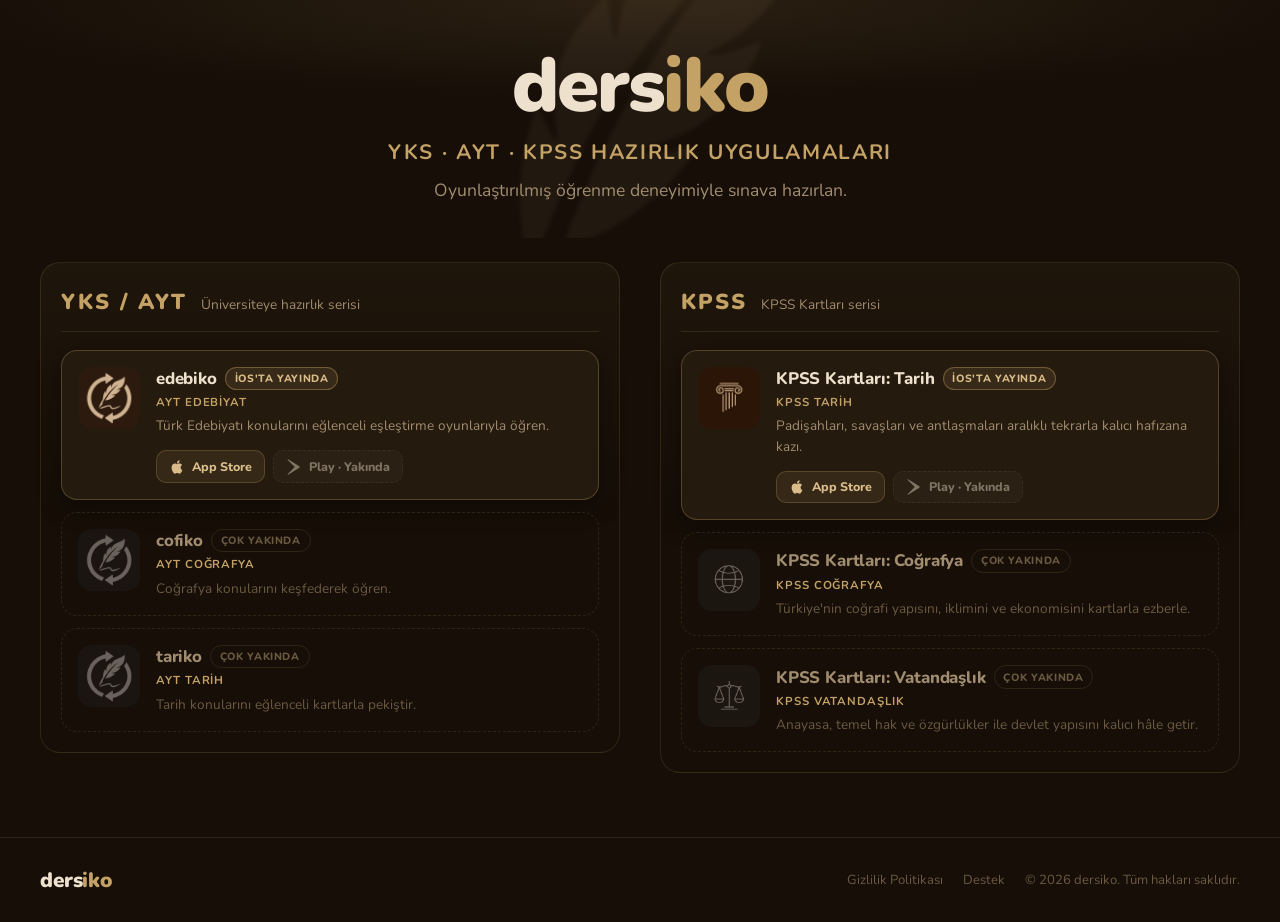
==== commit 4e73d38c: "iOS KPSS - design update" ====
--- a/index.html
+++ b/index.html
@@ -35,239 +35,155 @@
       </div>
       <p class="hero-tagline">YKS · AYT · KPSS hazırlık uygulamaları</p>
       <p class="hero-sub">Oyunlaştırılmış öğrenme deneyimiyle sınava hazırlan.</p>
+      <nav class="hero-jump" aria-label="Uygulama serileri">
+        <a href="#yks" class="jump-chip">YKS / AYT</a>
+        <a href="#kpss" class="jump-chip">KPSS</a>
+      </nav>
     </div>
   </header>
 
-  <main class="container apps-section">
+  <main class="container tracks">
 
     <!-- ══ YKS / AYT ═══════════════════════════════════════════ -->
-    <section class="apps-group">
-      <div class="group-head">
-        <h2 class="group-title">YKS / AYT</h2>
-        <p class="group-sub">Üniversiteye hazırlık serisi</p>
-      </div>
-
-      <div class="apps-grid">
+    <section class="track" id="yks">
+      <div class="track-head">
+        <span class="track-tag">YKS / AYT</span>
+        <p class="track-sub">Üniversiteye hazırlık serisi</p>
+      </div>
+
+      <ul class="app-list">
 
         <!-- ── edebiko: iOS live, Android soon ── -->
-        <div class="app-card app-card--live">
-          <div class="card-icon-wrap">
-            <img src="assets/edebiko-icon.png" alt="edebiko uygulama ikonu" class="card-icon" />
-          </div>
-          <div class="card-body">
-            <h3 class="card-name">edebiko</h3>
-            <p class="card-subject">AYT Edebiyat</p>
-            <p class="card-desc">YKS/AYT Türk Edebiyatı konularını eğlenceli eşleştirme oyunlarıyla öğren.</p>
+        <li class="app-row app-row--live">
+          <div class="row-icon">
+            <img src="assets/edebiko-icon.png" alt="edebiko uygulama ikonu" />
+          </div>
+          <div class="row-main">
+            <div class="row-head">
+              <h3 class="row-name">edebiko</h3>
+              <span class="status-pill status-pill--live">iOS'ta yayında</span>
+            </div>
+            <p class="row-subject">AYT Edebiyat</p>
+            <p class="row-desc">Türk Edebiyatı konularını eğlenceli eşleştirme oyunlarıyla öğren.</p>
             <div class="store-badges">
-              <a href="https://apps.apple.com/tr/app/edebiko-yks-edebiyat-ezber/id6764361001" class="badge badge--apple" aria-label="App Store'dan İndir" target="_blank" rel="noopener noreferrer">
+              <a href="https://apps.apple.com/tr/app/edebiko-yks-edebiyat-ezber/id6764361001" class="badge badge--apple" aria-label="edebiko'yu App Store'dan indir" target="_blank" rel="noopener noreferrer">
                 <svg class="badge-icon" viewBox="0 0 24 24" fill="currentColor" aria-hidden="true">
                   <path d="M18.71 19.5c-.83 1.24-1.71 2.45-3.05 2.47-1.34.03-1.77-.79-3.29-.79-1.53 0-2 .77-3.27.82-1.31.05-2.3-1.32-3.14-2.53C4.25 17 2.94 12.45 4.7 9.39c.87-1.52 2.43-2.48 4.12-2.51 1.28-.02 2.5.87 3.29.87.78 0 2.26-1.07 3.8-.91.65.03 2.47.26 3.64 1.98-.09.06-2.17 1.28-2.15 3.81.03 3.02 2.65 4.03 2.68 4.04-.03.07-.42 1.44-1.38 2.83M13 3.5c.73-.83 1.94-1.46 2.94-1.5.13 1.17-.34 2.35-1.04 3.19-.69.85-1.83 1.51-2.95 1.42-.15-1.15.41-2.35 1.05-3.11Z"/>
                 </svg>
-                <span>
-                  <small>App Store'da</small>
-                  <strong>İndir</strong>
-                </span>
+                <span>App Store</span>
               </a>
               <span class="badge badge--play badge--pending" aria-label="Google Play'de yakında">
                 <svg class="badge-icon" viewBox="0 0 24 24" fill="currentColor" aria-hidden="true">
                   <path d="M3.18 23.76a2 2 0 0 1-.93-.93L13.06 12 2.25 1.17A2 2 0 0 1 3.18.24L20.09 11a1.5 1.5 0 0 1 0 2.02L3.18 23.76Z"/>
-                  <path d="M1.5 1.5v21L12 12 1.5 1.5Z" opacity=".3"/>
-                </svg>
-                <span>
-                  <small>Google Play'de</small>
-                  <strong>Yakında</strong>
-                </span>
+                </svg>
+                <span>Play · Yakında</span>
               </span>
             </div>
           </div>
-        </div>
+        </li>
 
         <!-- ── cofiko: coming soon ── -->
-        <div class="app-card app-card--soon">
-          <div class="coming-soon-badge">Çok Yakında</div>
-          <div class="card-content-blur">
-            <div class="card-icon-wrap">
-              <img src="assets/cofiko-icon.png" alt="" class="card-icon" />
-            </div>
-            <div class="card-body">
-              <h3 class="card-name">cofiko</h3>
-              <p class="card-subject">AYT Coğrafya</p>
-              <p class="card-desc">YKS/AYT Coğrafya konularını keşfederek öğren.</p>
-              <div class="store-badges">
-                <span class="badge badge--apple badge--disabled">
-                  <svg class="badge-icon" viewBox="0 0 24 24" fill="currentColor" aria-hidden="true">
-                    <path d="M18.71 19.5c-.83 1.24-1.71 2.45-3.05 2.47-1.34.03-1.77-.79-3.29-.79-1.53 0-2 .77-3.27.82-1.31.05-2.3-1.32-3.14-2.53C4.25 17 2.94 12.45 4.7 9.39c.87-1.52 2.43-2.48 4.12-2.51 1.28-.02 2.5.87 3.29.87.78 0 2.26-1.07 3.8-.91.65.03 2.47.26 3.64 1.98-.09.06-2.17 1.28-2.15 3.81.03 3.02 2.65 4.03 2.68 4.04-.03.07-.42 1.44-1.38 2.83M13 3.5c.73-.83 1.94-1.46 2.94-1.5.13 1.17-.34 2.35-1.04 3.19-.69.85-1.83 1.51-2.95 1.42-.15-1.15.41-2.35 1.05-3.11Z"/>
-                  </svg>
-                  <span>
-                    <small>App Store'da</small>
-                    <strong>Yakında</strong>
-                  </span>
-                </span>
-                <span class="badge badge--play badge--disabled">
-                  <svg class="badge-icon" viewBox="0 0 24 24" fill="currentColor" aria-hidden="true">
-                    <path d="M3.18 23.76a2 2 0 0 1-.93-.93L13.06 12 2.25 1.17A2 2 0 0 1 3.18.24L20.09 11a1.5 1.5 0 0 1 0 2.02L3.18 23.76Z"/>
-                  </svg>
-                  <span>
-                    <small>Google Play'de</small>
-                    <strong>Yakında</strong>
-                  </span>
-                </span>
-              </div>
-            </div>
-          </div>
-        </div>
+        <li class="app-row app-row--soon">
+          <div class="row-icon">
+            <img src="assets/cofiko-icon.png" alt="" />
+          </div>
+          <div class="row-main">
+            <div class="row-head">
+              <h3 class="row-name">cofiko</h3>
+              <span class="status-pill">Çok yakında</span>
+            </div>
+            <p class="row-subject">AYT Coğrafya</p>
+            <p class="row-desc">Coğrafya konularını keşfederek öğren.</p>
+          </div>
+        </li>
 
         <!-- ── tariko: coming soon ── -->
-        <div class="app-card app-card--soon">
-          <div class="coming-soon-badge">Çok Yakında</div>
-          <div class="card-content-blur">
-            <div class="card-icon-wrap">
-              <img src="assets/tariko-icon.png" alt="" class="card-icon" />
-            </div>
-            <div class="card-body">
-              <h3 class="card-name">tariko</h3>
-              <p class="card-subject">AYT Tarih</p>
-              <p class="card-desc">YKS/AYT Tarih konularını eğlenceli kartlarla pekiştir.</p>
-              <div class="store-badges">
-                <span class="badge badge--apple badge--disabled">
-                  <svg class="badge-icon" viewBox="0 0 24 24" fill="currentColor" aria-hidden="true">
-                    <path d="M18.71 19.5c-.83 1.24-1.71 2.45-3.05 2.47-1.34.03-1.77-.79-3.29-.79-1.53 0-2 .77-3.27.82-1.31.05-2.3-1.32-3.14-2.53C4.25 17 2.94 12.45 4.7 9.39c.87-1.52 2.43-2.48 4.12-2.51 1.28-.02 2.5.87 3.29.87.78 0 2.26-1.07 3.8-.91.65.03 2.47.26 3.64 1.98-.09.06-2.17 1.28-2.15 3.81.03 3.02 2.65 4.03 2.68 4.04-.03.07-.42 1.44-1.38 2.83M13 3.5c.73-.83 1.94-1.46 2.94-1.5.13 1.17-.34 2.35-1.04 3.19-.69.85-1.83 1.51-2.95 1.42-.15-1.15.41-2.35 1.05-3.11Z"/>
-                  </svg>
-                  <span>
-                    <small>App Store'da</small>
-                    <strong>Yakında</strong>
-                  </span>
-                </span>
-                <span class="badge badge--play badge--disabled">
-                  <svg class="badge-icon" viewBox="0 0 24 24" fill="currentColor" aria-hidden="true">
-                    <path d="M3.18 23.76a2 2 0 0 1-.93-.93L13.06 12 2.25 1.17A2 2 0 0 1 3.18.24L20.09 11a1.5 1.5 0 0 1 0 2.02L3.18 23.76Z"/>
-                  </svg>
-                  <span>
-                    <small>Google Play'de</small>
-                    <strong>Yakında</strong>
-                  </span>
-                </span>
-              </div>
-            </div>
-          </div>
-        </div>
-
-      </div><!-- /.apps-grid -->
+        <li class="app-row app-row--soon">
+          <div class="row-icon">
+            <img src="assets/tariko-icon.png" alt="" />
+          </div>
+          <div class="row-main">
+            <div class="row-head">
+              <h3 class="row-name">tariko</h3>
+              <span class="status-pill">Çok yakında</span>
+            </div>
+            <p class="row-subject">AYT Tarih</p>
+            <p class="row-desc">Tarih konularını eğlenceli kartlarla pekiştir.</p>
+          </div>
+        </li>
+
+      </ul>
     </section>
 
     <!-- ══ KPSS ════════════════════════════════════════════════ -->
-    <section class="apps-group">
-      <div class="group-head">
-        <h2 class="group-title">KPSS</h2>
-        <p class="group-sub">KPSS Kartları serisi</p>
-      </div>
-
-      <div class="apps-grid">
+    <section class="track" id="kpss">
+      <div class="track-head">
+        <span class="track-tag">KPSS</span>
+        <p class="track-sub">KPSS Kartları serisi</p>
+      </div>
+
+      <ul class="app-list">
 
         <!-- ── KPSS Tarih: iOS live, Android soon ── -->
-        <div class="app-card app-card--live">
-          <div class="card-icon-wrap">
-            <img src="assets/kpss-tarih-icon.png" alt="KPSS Kartları: Tarih uygulama ikonu" class="card-icon" />
-          </div>
-          <div class="card-body">
-            <h3 class="card-name">KPSS Kartları: Tarih</h3>
-            <p class="card-subject">KPSS Tarih</p>
-            <p class="card-desc">Padişahları, savaşları ve antlaşmaları hafıza kartları ve aralıklı tekrarla kalıcı hafızana kazı.</p>
+        <li class="app-row app-row--live">
+          <div class="row-icon">
+            <img src="assets/kpss-tarih-icon.png" alt="KPSS Kartları: Tarih uygulama ikonu" />
+          </div>
+          <div class="row-main">
+            <div class="row-head">
+              <h3 class="row-name">KPSS Kartları: Tarih</h3>
+              <span class="status-pill status-pill--live">iOS'ta yayında</span>
+            </div>
+            <p class="row-subject">KPSS Tarih</p>
+            <p class="row-desc">Padişahları, savaşları ve antlaşmaları aralıklı tekrarla kalıcı hafızana kazı.</p>
             <div class="store-badges">
-              <a href="https://apps.apple.com/tr/app/kpss-kartlar%C4%B1-tarih/id6781207009?l=tr" class="badge badge--apple" aria-label="App Store'dan İndir" target="_blank" rel="noopener noreferrer">
+              <a href="https://apps.apple.com/tr/app/kpss-kartlar%C4%B1-tarih/id6781207009?l=tr" class="badge badge--apple" aria-label="KPSS Kartları: Tarih uygulamasını App Store'dan indir" target="_blank" rel="noopener noreferrer">
                 <svg class="badge-icon" viewBox="0 0 24 24" fill="currentColor" aria-hidden="true">
                   <path d="M18.71 19.5c-.83 1.24-1.71 2.45-3.05 2.47-1.34.03-1.77-.79-3.29-.79-1.53 0-2 .77-3.27.82-1.31.05-2.3-1.32-3.14-2.53C4.25 17 2.94 12.45 4.7 9.39c.87-1.52 2.43-2.48 4.12-2.51 1.28-.02 2.5.87 3.29.87.78 0 2.26-1.07 3.8-.91.65.03 2.47.26 3.64 1.98-.09.06-2.17 1.28-2.15 3.81.03 3.02 2.65 4.03 2.68 4.04-.03.07-.42 1.44-1.38 2.83M13 3.5c.73-.83 1.94-1.46 2.94-1.5.13 1.17-.34 2.35-1.04 3.19-.69.85-1.83 1.51-2.95 1.42-.15-1.15.41-2.35 1.05-3.11Z"/>
                 </svg>
-                <span>
-                  <small>App Store'da</small>
-                  <strong>İndir</strong>
-                </span>
+                <span>App Store</span>
               </a>
               <span class="badge badge--play badge--pending" aria-label="Google Play'de yakında">
                 <svg class="badge-icon" viewBox="0 0 24 24" fill="currentColor" aria-hidden="true">
                   <path d="M3.18 23.76a2 2 0 0 1-.93-.93L13.06 12 2.25 1.17A2 2 0 0 1 3.18.24L20.09 11a1.5 1.5 0 0 1 0 2.02L3.18 23.76Z"/>
-                  <path d="M1.5 1.5v21L12 12 1.5 1.5Z" opacity=".3"/>
-                </svg>
-                <span>
-                  <small>Google Play'de</small>
-                  <strong>Yakında</strong>
-                </span>
+                </svg>
+                <span>Play · Yakında</span>
               </span>
             </div>
           </div>
-        </div>
+        </li>
 
         <!-- ── KPSS Coğrafya: coming soon ── -->
-        <div class="app-card app-card--soon">
-          <div class="coming-soon-badge">Çok Yakında</div>
-          <div class="card-content-blur">
-            <div class="card-icon-wrap">
-              <img src="assets/kpss-cografya-icon.png" alt="" class="card-icon" />
-            </div>
-            <div class="card-body">
-              <h3 class="card-name">KPSS Kartları: Coğrafya</h3>
-              <p class="card-subject">KPSS Coğrafya</p>
-              <p class="card-desc">Türkiye'nin coğrafi yapısını, iklimini ve ekonomisini kartlarla hızlıca ezberle.</p>
-              <div class="store-badges">
-                <span class="badge badge--apple badge--disabled">
-                  <svg class="badge-icon" viewBox="0 0 24 24" fill="currentColor" aria-hidden="true">
-                    <path d="M18.71 19.5c-.83 1.24-1.71 2.45-3.05 2.47-1.34.03-1.77-.79-3.29-.79-1.53 0-2 .77-3.27.82-1.31.05-2.3-1.32-3.14-2.53C4.25 17 2.94 12.45 4.7 9.39c.87-1.52 2.43-2.48 4.12-2.51 1.28-.02 2.5.87 3.29.87.78 0 2.26-1.07 3.8-.91.65.03 2.47.26 3.64 1.98-.09.06-2.17 1.28-2.15 3.81.03 3.02 2.65 4.03 2.68 4.04-.03.07-.42 1.44-1.38 2.83M13 3.5c.73-.83 1.94-1.46 2.94-1.5.13 1.17-.34 2.35-1.04 3.19-.69.85-1.83 1.51-2.95 1.42-.15-1.15.41-2.35 1.05-3.11Z"/>
-                  </svg>
-                  <span>
-                    <small>App Store'da</small>
-                    <strong>Yakında</strong>
-                  </span>
-                </span>
-                <span class="badge badge--play badge--disabled">
-                  <svg class="badge-icon" viewBox="0 0 24 24" fill="currentColor" aria-hidden="true">
-                    <path d="M3.18 23.76a2 2 0 0 1-.93-.93L13.06 12 2.25 1.17A2 2 0 0 1 3.18.24L20.09 11a1.5 1.5 0 0 1 0 2.02L3.18 23.76Z"/>
-                  </svg>
-                  <span>
-                    <small>Google Play'de</small>
-                    <strong>Yakında</strong>
-                  </span>
-                </span>
-              </div>
-            </div>
-          </div>
-        </div>
+        <li class="app-row app-row--soon">
+          <div class="row-icon">
+            <img src="assets/kpss-cografya-icon.png" alt="" />
+          </div>
+          <div class="row-main">
+            <div class="row-head">
+              <h3 class="row-name">KPSS Kartları: Coğrafya</h3>
+              <span class="status-pill">Çok yakında</span>
+            </div>
+            <p class="row-subject">KPSS Coğrafya</p>
+            <p class="row-desc">Türkiye'nin coğrafi yapısını, iklimini ve ekonomisini kartlarla ezberle.</p>
+          </div>
+        </li>
 
         <!-- ── KPSS Vatandaşlık: coming soon ── -->
-        <div class="app-card app-card--soon">
-          <div class="coming-soon-badge">Çok Yakında</div>
-          <div class="card-content-blur">
-            <div class="card-icon-wrap">
-              <img src="assets/kpss-vatandaslik-icon.png" alt="" class="card-icon" />
-            </div>
-            <div class="card-body">
-              <h3 class="card-name">KPSS Kartları: Vatandaşlık</h3>
-              <p class="card-subject">KPSS Vatandaşlık</p>
-              <p class="card-desc">Anayasa, temel hak ve özgürlükler ile devlet yapısını kartlarla kalıcı hâle getir.</p>
-              <div class="store-badges">
-                <span class="badge badge--apple badge--disabled">
-                  <svg class="badge-icon" viewBox="0 0 24 24" fill="currentColor" aria-hidden="true">
-                    <path d="M18.71 19.5c-.83 1.24-1.71 2.45-3.05 2.47-1.34.03-1.77-.79-3.29-.79-1.53 0-2 .77-3.27.82-1.31.05-2.3-1.32-3.14-2.53C4.25 17 2.94 12.45 4.7 9.39c.87-1.52 2.43-2.48 4.12-2.51 1.28-.02 2.5.87 3.29.87.78 0 2.26-1.07 3.8-.91.65.03 2.47.26 3.64 1.98-.09.06-2.17 1.28-2.15 3.81.03 3.02 2.65 4.03 2.68 4.04-.03.07-.42 1.44-1.38 2.83M13 3.5c.73-.83 1.94-1.46 2.94-1.5.13 1.17-.34 2.35-1.04 3.19-.69.85-1.83 1.51-2.95 1.42-.15-1.15.41-2.35 1.05-3.11Z"/>
-                  </svg>
-                  <span>
-                    <small>App Store'da</small>
-                    <strong>Yakında</strong>
-                  </span>
-                </span>
-                <span class="badge badge--play badge--disabled">
-                  <svg class="badge-icon" viewBox="0 0 24 24" fill="currentColor" aria-hidden="true">
-                    <path d="M3.18 23.76a2 2 0 0 1-.93-.93L13.06 12 2.25 1.17A2 2 0 0 1 3.18.24L20.09 11a1.5 1.5 0 0 1 0 2.02L3.18 23.76Z"/>
-                  </svg>
-                  <span>
-                    <small>Google Play'de</small>
-                    <strong>Yakında</strong>
-                  </span>
-                </span>
-              </div>
-            </div>
-          </div>
-        </div>
-
-      </div><!-- /.apps-grid -->
+        <li class="app-row app-row--soon">
+          <div class="row-icon">
+            <img src="assets/kpss-vatandaslik-icon.png" alt="" />
+          </div>
+          <div class="row-main">
+            <div class="row-head">
+              <h3 class="row-name">KPSS Kartları: Vatandaşlık</h3>
+              <span class="status-pill">Çok yakında</span>
+            </div>
+            <p class="row-subject">KPSS Vatandaşlık</p>
+            <p class="row-desc">Anayasa, temel hak ve özgürlükler ile devlet yapısını kalıcı hâle getir.</p>
+          </div>
+        </li>
+
+      </ul>
     </section>
 
   </main>
--- a/css/style.css
+++ b/css/style.css
@@ -51,7 +51,7 @@
 .hero {
   position: relative;
   overflow: hidden;
-  padding: 5rem 1rem 4rem;
+  padding: 3rem 1rem 2.25rem;
   text-align: center;
   background: radial-gradient(ellipse 80% 60% at 50% 0%, rgba(196,162,101,0.12) 0%, transparent 70%);
 }
@@ -67,7 +67,7 @@
 }
 
 .hero-bg-feather img {
-  width: min(520px, 90vw);
+  width: min(400px, 70vw);
   opacity: 0.06;
   filter: blur(2px);
   user-select: none;
@@ -80,11 +80,11 @@
 }
 
 .brand {
-  font-size: clamp(3.5rem, 12vw, 7rem);
+  font-size: clamp(2.75rem, 8vw, 4.75rem);
   font-weight: 900;
   letter-spacing: -0.03em;
   line-height: 1;
-  margin-bottom: 1.25rem;
+  margin-bottom: 0.85rem;
 }
 
 .brand-prefix {
@@ -111,212 +111,233 @@
   margin-inline: auto;
 }
 
-/* ── APPS SECTION ───────────────────────────────────────────── */
-.apps-section {
-  padding: 3.5rem 0 5rem;
-}
-
-/* ── APP GROUPS (YKS/AYT, KPSS) ─────────────────────────────── */
-.apps-group + .apps-group {
-  margin-top: 4rem;
-}
-
-.group-head {
-  text-align: center;
-  margin-bottom: 2rem;
-}
-
-.group-title {
-  font-size: clamp(1.4rem, 4vw, 1.9rem);
+/* Quick jump chips — only useful while the tracks are stacked */
+.hero-jump {
+  display: flex;
+  justify-content: center;
+  gap: 0.6rem;
+  margin-top: 1.25rem;
+}
+
+.jump-chip {
+  font-size: 0.78rem;
+  font-weight: 800;
+  letter-spacing: 0.06em;
+  text-transform: uppercase;
+  color: var(--gold-light);
+  text-decoration: none;
+  border: 1px solid rgba(196, 162, 101, 0.3);
+  background: rgba(196, 162, 101, 0.08);
+  border-radius: 999px;
+  padding: 0.45rem 1rem;
+  transition: background 0.18s, border-color 0.18s;
+}
+
+.jump-chip:hover {
+  background: rgba(196, 162, 101, 0.18);
+  border-color: rgba(196, 162, 101, 0.5);
+}
+
+@media (min-width: 900px) {
+  .hero-jump {
+    display: none;
+  }
+}
+
+/* ── TRACKS (YKS/AYT and KPSS side by side) ─────────────────── */
+.tracks {
+  display: grid;
+  grid-template-columns: 1fr;
+  gap: 2rem;
+  padding: 1.5rem 0 4rem;
+  align-items: start;
+}
+
+@media (min-width: 900px) {
+  .tracks {
+    grid-template-columns: repeat(2, minmax(0, 1fr));
+    gap: 2.5rem;
+  }
+}
+
+.track {
+  scroll-margin-top: 1rem;
+  background: linear-gradient(180deg, rgba(196,162,101,0.05) 0%, transparent 55%);
+  border: 1px solid var(--border);
+  border-radius: var(--radius-card);
+  padding: 1.5rem 1.25rem 1.25rem;
+}
+
+.track-head {
+  display: flex;
+  align-items: baseline;
+  flex-wrap: wrap;
+  gap: 0.5rem 0.85rem;
+  padding-bottom: 0.9rem;
+  margin-bottom: 1.1rem;
+  border-bottom: 1px solid var(--border);
+}
+
+.track-tag {
+  font-size: clamp(1.1rem, 2.6vw, 1.35rem);
   font-weight: 900;
   color: var(--gold);
   text-transform: uppercase;
   letter-spacing: 0.1em;
 }
 
-.group-title::after {
-  content: '';
-  display: block;
-  width: 56px;
-  height: 2px;
-  margin: 0.7rem auto 0;
-  background: linear-gradient(90deg, transparent, var(--gold-dark), transparent);
-}
-
-.group-sub {
-  font-size: 0.88rem;
+.track-sub {
+  font-size: 0.85rem;
   color: var(--text-secondary);
-  margin-top: 0.6rem;
-}
-
-/* Grid: 1 → 2 → 3 columns */
-.apps-grid {
-  display: grid;
-  gap: 1.5rem;
-  grid-template-columns: 1fr;
-}
-
-@media (min-width: 640px) {
-  .apps-grid {
-    grid-template-columns: repeat(2, 1fr);
-  }
-}
-
-@media (min-width: 1024px) {
-  .apps-grid {
-    grid-template-columns: repeat(3, 1fr);
-  }
-}
-
-/* ── APP CARD BASE ──────────────────────────────────────────── */
-.app-card {
-  position: relative;
+}
+
+/* ── APP LIST ───────────────────────────────────────────────── */
+.app-list {
+  list-style: none;
+  display: flex;
+  flex-direction: column;
+  gap: 0.75rem;
+}
+
+.app-row {
+  display: flex;
+  gap: 1rem;
   background: var(--bg-card);
   border: 1px solid var(--border);
-  border-radius: var(--radius-card);
-  padding: 1.75rem 1.5rem 1.5rem;
-  display: flex;
-  flex-direction: column;
-  gap: 1rem;
-  transition: border-color 0.2s, transform 0.2s, box-shadow 0.2s;
-  overflow: hidden;
-}
-
-/* ── LIVE CARD ──────────────────────────────────────────────── */
-.app-card--live {
+  border-radius: 16px;
+  padding: 1rem;
+  transition: border-color 0.2s, transform 0.2s, box-shadow 0.2s, background 0.2s;
+}
+
+.app-row--live {
   border-color: rgba(196, 162, 101, 0.3);
-  box-shadow: 0 0 0 1px rgba(196,162,101,0.08), 0 8px 32px rgba(0,0,0,0.4);
-}
-
-.app-card--live:hover {
+  box-shadow: 0 6px 24px rgba(0, 0, 0, 0.35);
+}
+
+.app-row--live:hover {
   border-color: var(--border-hover);
-  transform: translateY(-3px);
-  box-shadow: 0 0 0 1px rgba(196,162,101,0.18), 0 16px 40px rgba(0,0,0,0.5);
-}
-
-/* ── COMING SOON CARD ───────────────────────────────────────── */
-.app-card--soon {
-  cursor: default;
-}
-
-.card-content-blur {
-  display: flex;
-  flex-direction: column;
-  gap: 1rem;
-  filter: blur(2px) grayscale(0.5);
-  opacity: 0.55;
-  pointer-events: none;
-  user-select: none;
-}
-
-/* "Çok Yakında" pill */
-.coming-soon-badge {
-  position: absolute;
-  top: 1rem;
-  right: 1rem;
-  z-index: 10;
-  background: rgba(196, 162, 101, 0.15);
-  border: 1px solid rgba(196, 162, 101, 0.4);
-  color: var(--gold-light);
-  font-size: 0.72rem;
-  font-weight: 800;
-  letter-spacing: 0.07em;
-  text-transform: uppercase;
-  padding: 0.3rem 0.7rem;
-  border-radius: 999px;
-  backdrop-filter: blur(6px);
-  -webkit-backdrop-filter: blur(6px);
-}
-
-/* ── CARD ICON ──────────────────────────────────────────────── */
-.card-icon-wrap {
-  width: 80px;
-  height: 80px;
-  border-radius: 18px;
+  background: var(--bg-card-hover);
+  transform: translateY(-2px);
+  box-shadow: 0 12px 32px rgba(0, 0, 0, 0.45);
+}
+
+.app-row--soon {
+  background: transparent;
+  border-style: dashed;
+}
+
+.app-row--soon .row-icon img {
+  filter: grayscale(0.85);
+  opacity: 0.5;
+}
+
+.app-row--soon .row-name {
+  color: var(--text-secondary);
+}
+
+.app-row--soon .row-desc {
+  color: var(--text-muted);
+}
+
+/* ── ROW ICON ───────────────────────────────────────────────── */
+.row-icon {
+  width: 62px;
+  height: 62px;
+  border-radius: 14px;
   overflow: hidden;
   flex-shrink: 0;
 }
 
-.card-icon {
+.row-icon img {
   width: 100%;
   height: 100%;
   object-fit: cover;
   display: block;
 }
 
-/* ── CARD BODY ──────────────────────────────────────────────── */
-.card-body {
+/* ── ROW BODY ───────────────────────────────────────────────── */
+.row-main {
   display: flex;
   flex-direction: column;
-  gap: 0.4rem;
+  gap: 0.25rem;
+  min-width: 0;
   flex: 1;
 }
 
-.card-name {
-  font-size: 1.2rem;
+.row-head {
+  display: flex;
+  align-items: center;
+  flex-wrap: wrap;
+  gap: 0.5rem;
+}
+
+.row-name {
+  font-size: 1.05rem;
   font-weight: 800;
   color: var(--text-primary);
   letter-spacing: -0.01em;
-  text-wrap: balance;
-}
-
-.card-subject {
-  font-size: 0.8rem;
+}
+
+.row-subject {
+  font-size: 0.72rem;
   font-weight: 700;
   color: var(--gold);
   text-transform: uppercase;
   letter-spacing: 0.08em;
 }
 
-.card-desc {
-  font-size: 0.88rem;
+.row-desc {
+  font-size: 0.85rem;
   color: var(--text-secondary);
-  line-height: 1.55;
-  margin-top: 0.2rem;
-  flex: 1;
+  line-height: 1.5;
+  margin-top: 0.15rem;
+}
+
+/* ── STATUS PILL ────────────────────────────────────────────── */
+.status-pill {
+  font-size: 0.66rem;
+  font-weight: 800;
+  letter-spacing: 0.06em;
+  text-transform: uppercase;
+  color: var(--text-muted);
+  border: 1px solid var(--border);
+  border-radius: 999px;
+  padding: 0.2rem 0.55rem;
+  white-space: nowrap;
+}
+
+.status-pill--live {
+  color: var(--gold-light);
+  border-color: rgba(196, 162, 101, 0.4);
+  background: rgba(196, 162, 101, 0.12);
 }
 
 /* ── STORE BADGES ───────────────────────────────────────────── */
 .store-badges {
   display: flex;
   flex-wrap: wrap;
-  gap: 0.6rem;
-  margin-top: 0.75rem;
+  gap: 0.5rem;
+  margin-top: 0.6rem;
 }
 
 .badge {
   display: inline-flex;
   align-items: center;
-  gap: 0.5rem;
-  padding: 0.5rem 0.85rem;
+  gap: 0.45rem;
+  padding: 0.42rem 0.75rem;
   border-radius: var(--radius-badge);
   font-family: 'Nunito', sans-serif;
+  font-size: 0.78rem;
+  font-weight: 800;
   text-decoration: none;
   transition: background 0.18s, border-color 0.18s, transform 0.15s;
   min-width: 0;
 }
 
 .badge-icon {
-  width: 18px;
-  height: 18px;
+  width: 16px;
+  height: 16px;
   flex-shrink: 0;
-}
-
-.badge span {
-  display: flex;
-  flex-direction: column;
-  line-height: 1.1;
-}
-
-.badge small {
-  font-size: 0.62rem;
-  font-weight: 600;
-  opacity: 0.8;
-}
-
-.badge strong {
-  font-size: 0.82rem;
-  font-weight: 800;
 }
 
 /* Google Play badge */
@@ -343,12 +364,6 @@
   background: rgba(196, 162, 101, 0.18);
   border-color: rgba(196, 162, 101, 0.45);
   transform: translateY(-1px);
-}
-
-/* Disabled (coming-soon) badges */
-.badge--disabled {
-  opacity: 0.6;
-  pointer-events: none;
 }
 
 /* Pending badge on an otherwise live card (store not published yet) */
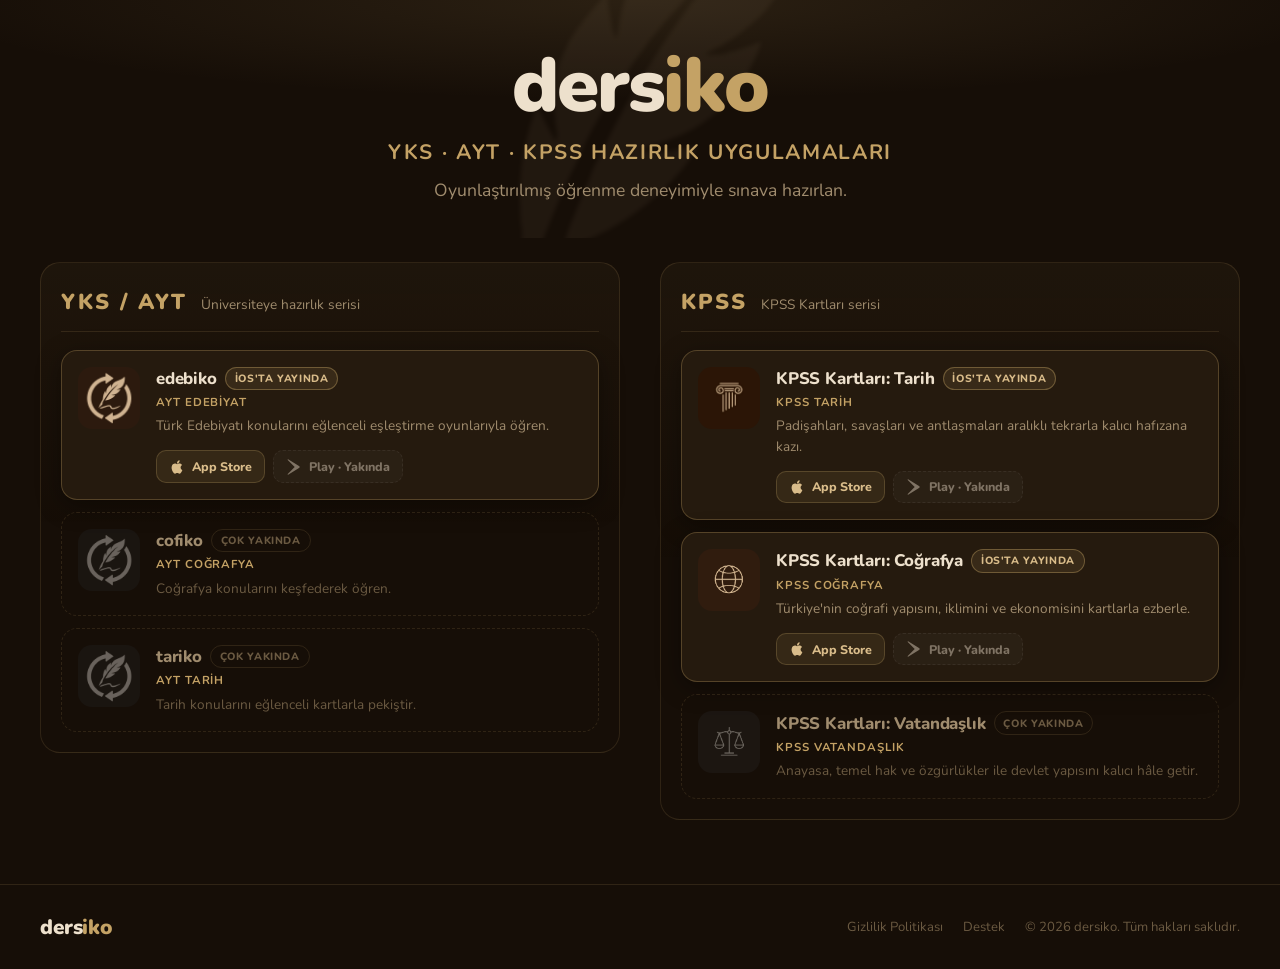
==== commit f2ec056e: "KPSS coğrafya uygulaması" ====
--- a/index.html
+++ b/index.html
@@ -153,18 +153,32 @@
           </div>
         </li>
 
-        <!-- ── KPSS Coğrafya: coming soon ── -->
-        <li class="app-row app-row--soon">
-          <div class="row-icon">
-            <img src="assets/kpss-cografya-icon.png" alt="" />
+        <!-- ── KPSS Coğrafya: iOS live, Android soon ── -->
+        <li class="app-row app-row--live">
+          <div class="row-icon">
+            <img src="assets/kpss-cografya-icon.png" alt="KPSS Kartları: Coğrafya uygulama ikonu" />
           </div>
           <div class="row-main">
             <div class="row-head">
               <h3 class="row-name">KPSS Kartları: Coğrafya</h3>
-              <span class="status-pill">Çok yakında</span>
+              <span class="status-pill status-pill--live">iOS'ta yayında</span>
             </div>
             <p class="row-subject">KPSS Coğrafya</p>
             <p class="row-desc">Türkiye'nin coğrafi yapısını, iklimini ve ekonomisini kartlarla ezberle.</p>
+            <div class="store-badges">
+              <a href="https://apps.apple.com/tr/app/kpss-kartlar%C4%B1-co%C4%9Frafya/id6797183847?l=tr" class="badge badge--apple" aria-label="KPSS Kartları: Coğrafya uygulamasını App Store'dan indir" target="_blank" rel="noopener noreferrer">
+                <svg class="badge-icon" viewBox="0 0 24 24" fill="currentColor" aria-hidden="true">
+                  <path d="M18.71 19.5c-.83 1.24-1.71 2.45-3.05 2.47-1.34.03-1.77-.79-3.29-.79-1.53 0-2 .77-3.27.82-1.31.05-2.3-1.32-3.14-2.53C4.25 17 2.94 12.45 4.7 9.39c.87-1.52 2.43-2.48 4.12-2.51 1.28-.02 2.5.87 3.29.87.78 0 2.26-1.07 3.8-.91.65.03 2.47.26 3.64 1.98-.09.06-2.17 1.28-2.15 3.81.03 3.02 2.65 4.03 2.68 4.04-.03.07-.42 1.44-1.38 2.83M13 3.5c.73-.83 1.94-1.46 2.94-1.5.13 1.17-.34 2.35-1.04 3.19-.69.85-1.83 1.51-2.95 1.42-.15-1.15.41-2.35 1.05-3.11Z"/>
+                </svg>
+                <span>App Store</span>
+              </a>
+              <span class="badge badge--play badge--pending" aria-label="Google Play'de yakında">
+                <svg class="badge-icon" viewBox="0 0 24 24" fill="currentColor" aria-hidden="true">
+                  <path d="M3.18 23.76a2 2 0 0 1-.93-.93L13.06 12 2.25 1.17A2 2 0 0 1 3.18.24L20.09 11a1.5 1.5 0 0 1 0 2.02L3.18 23.76Z"/>
+                </svg>
+                <span>Play · Yakında</span>
+              </span>
+            </div>
           </div>
         </li>
 
